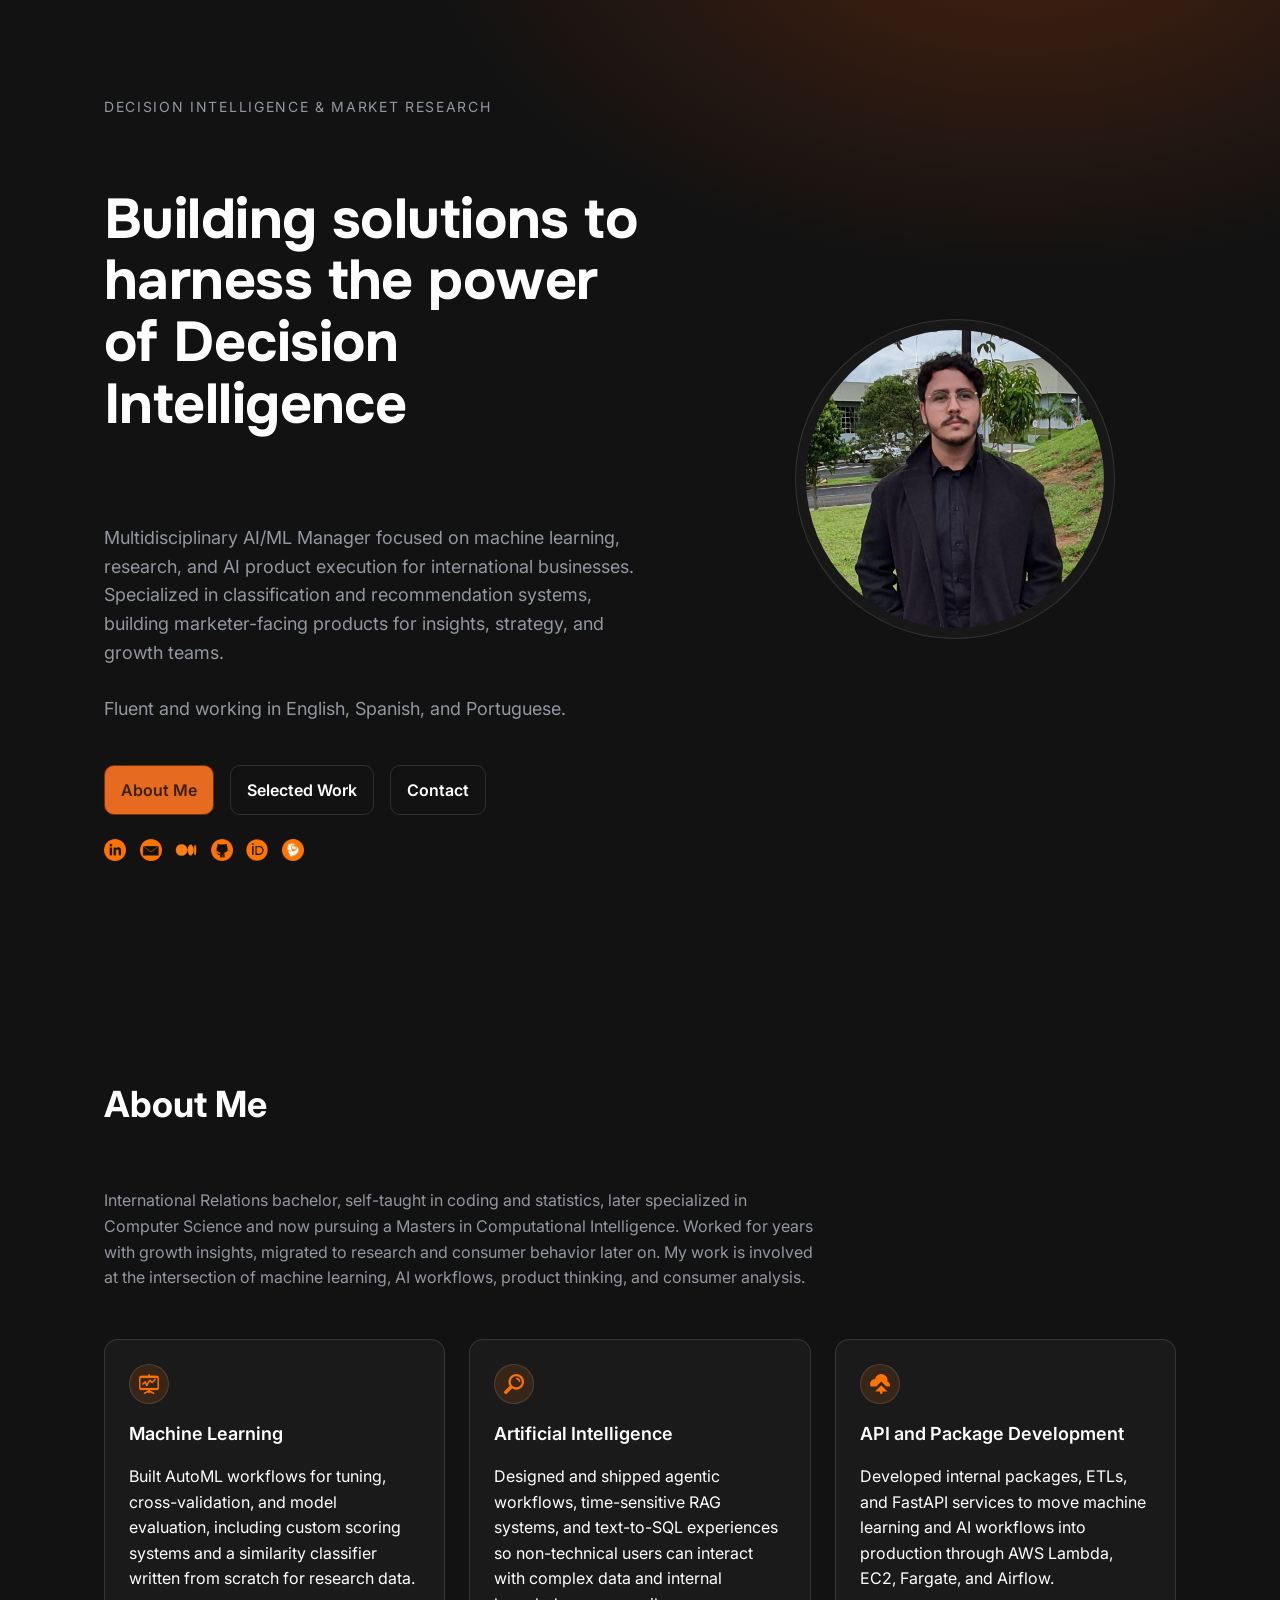
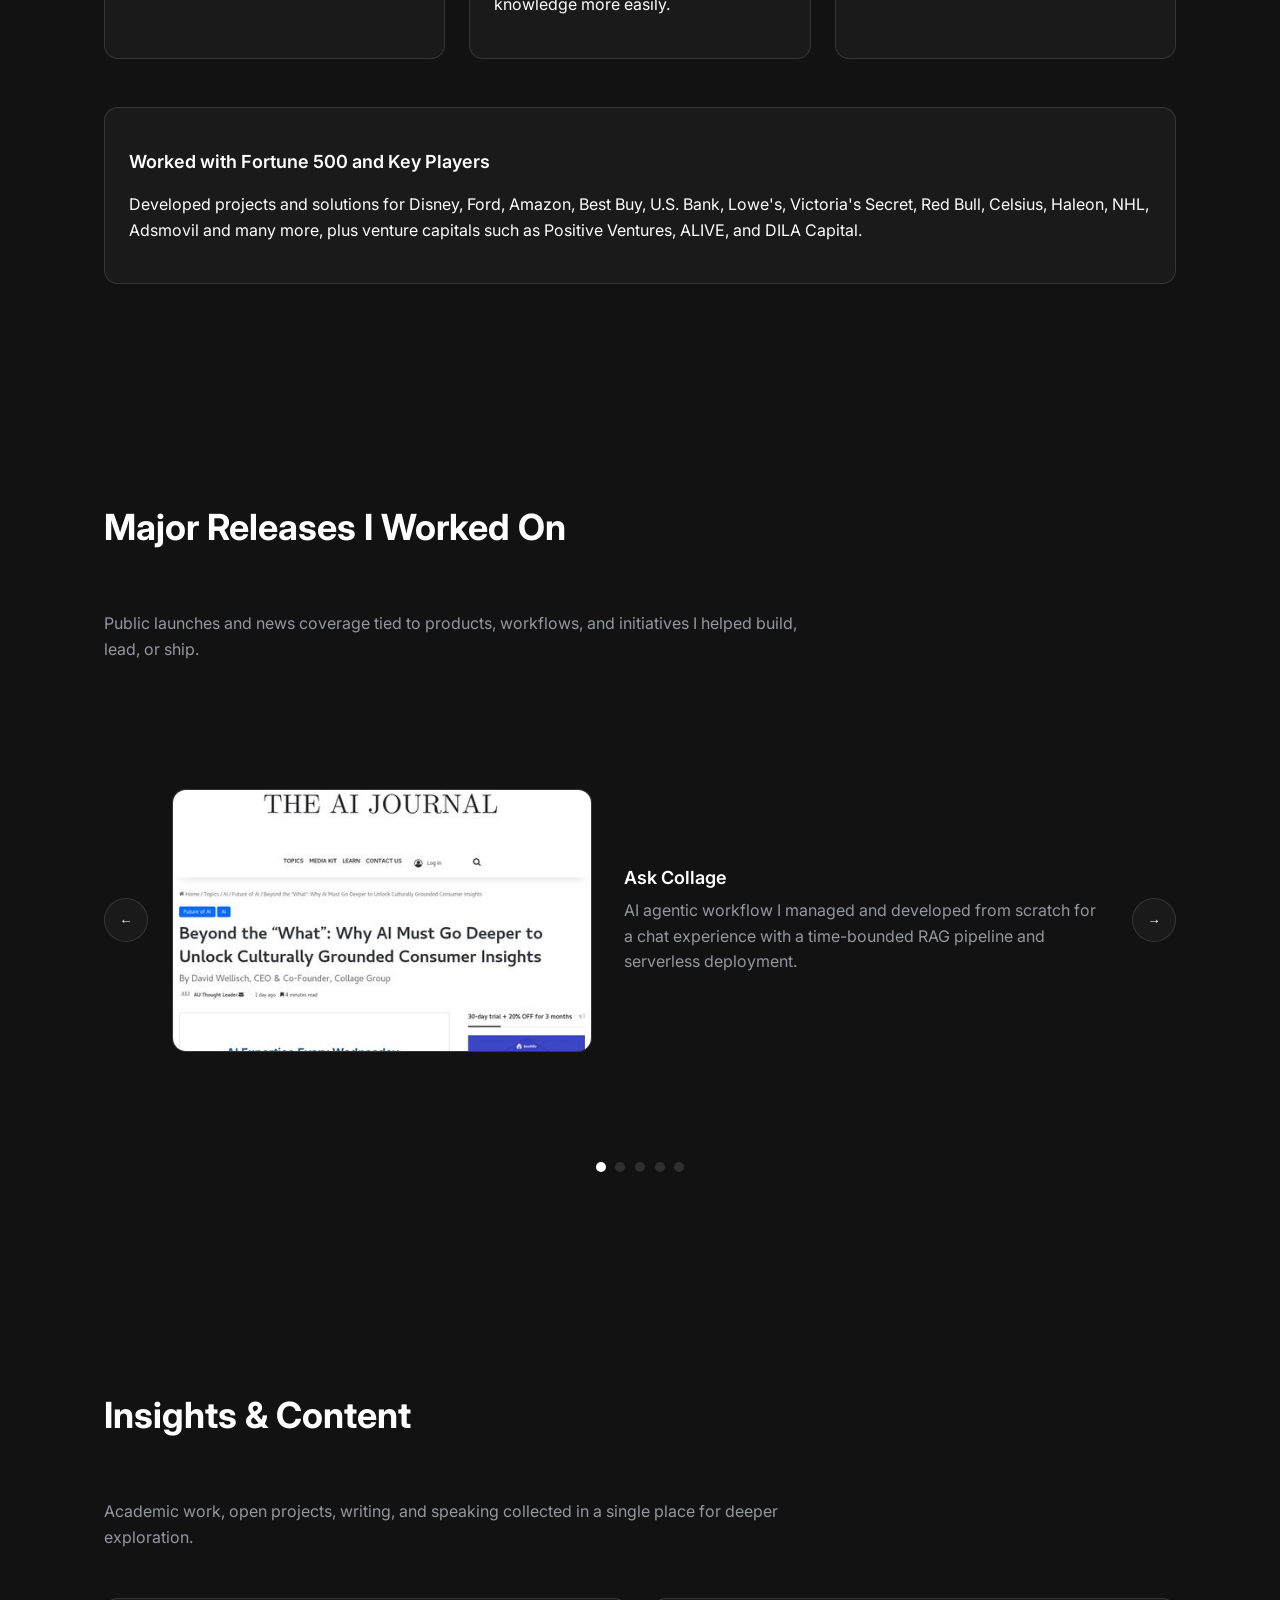
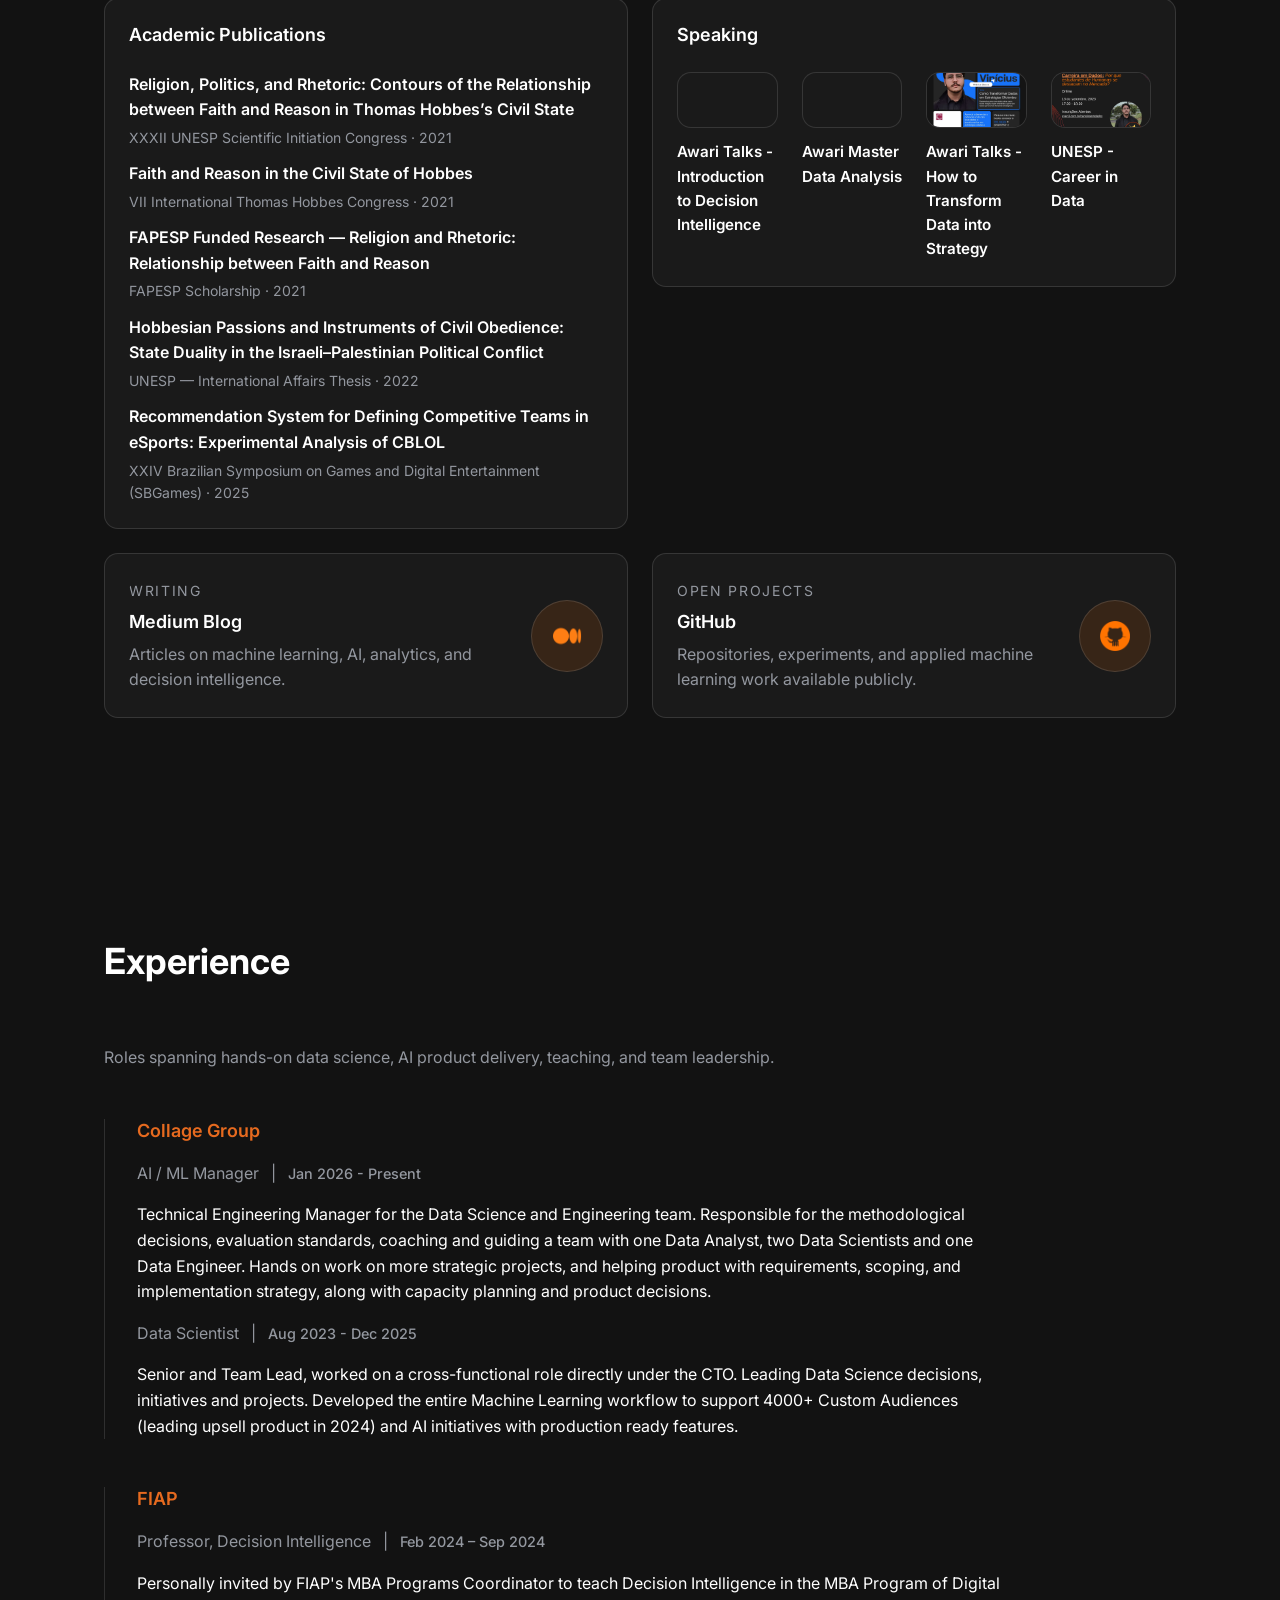
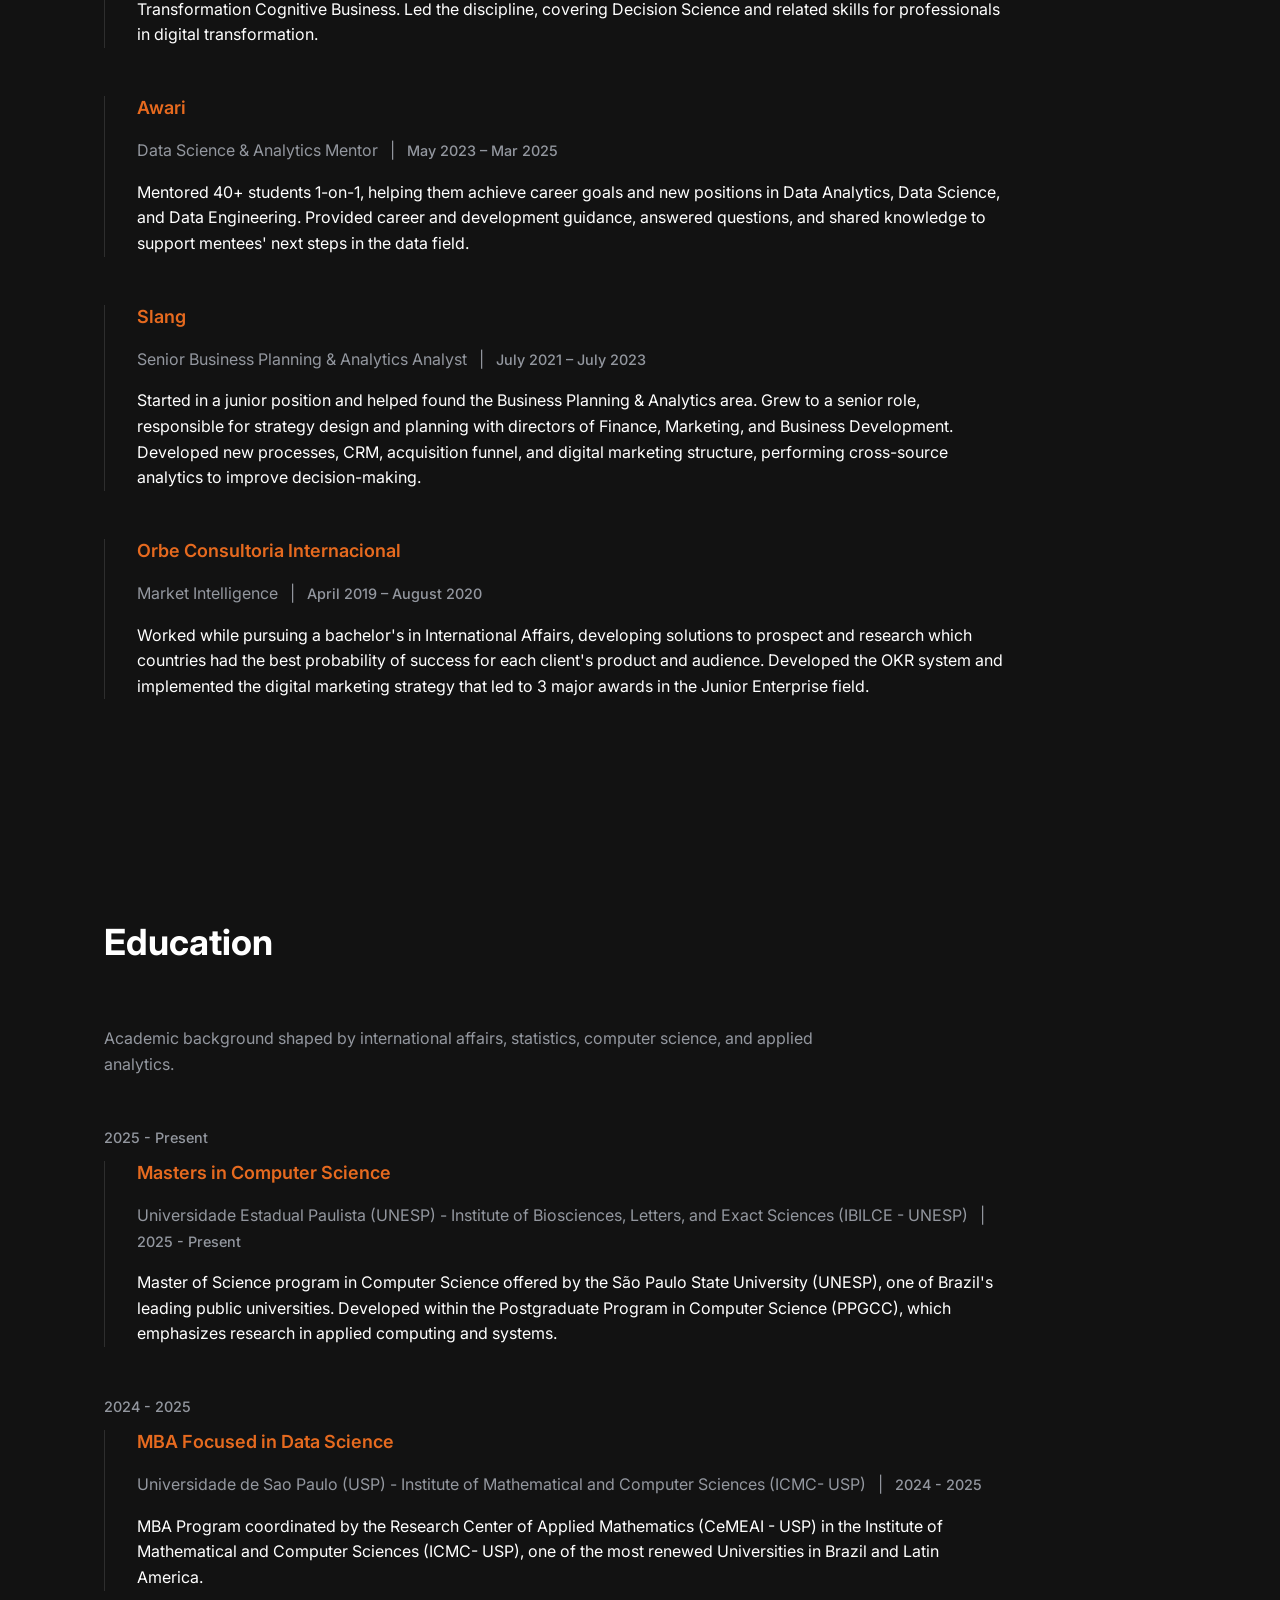
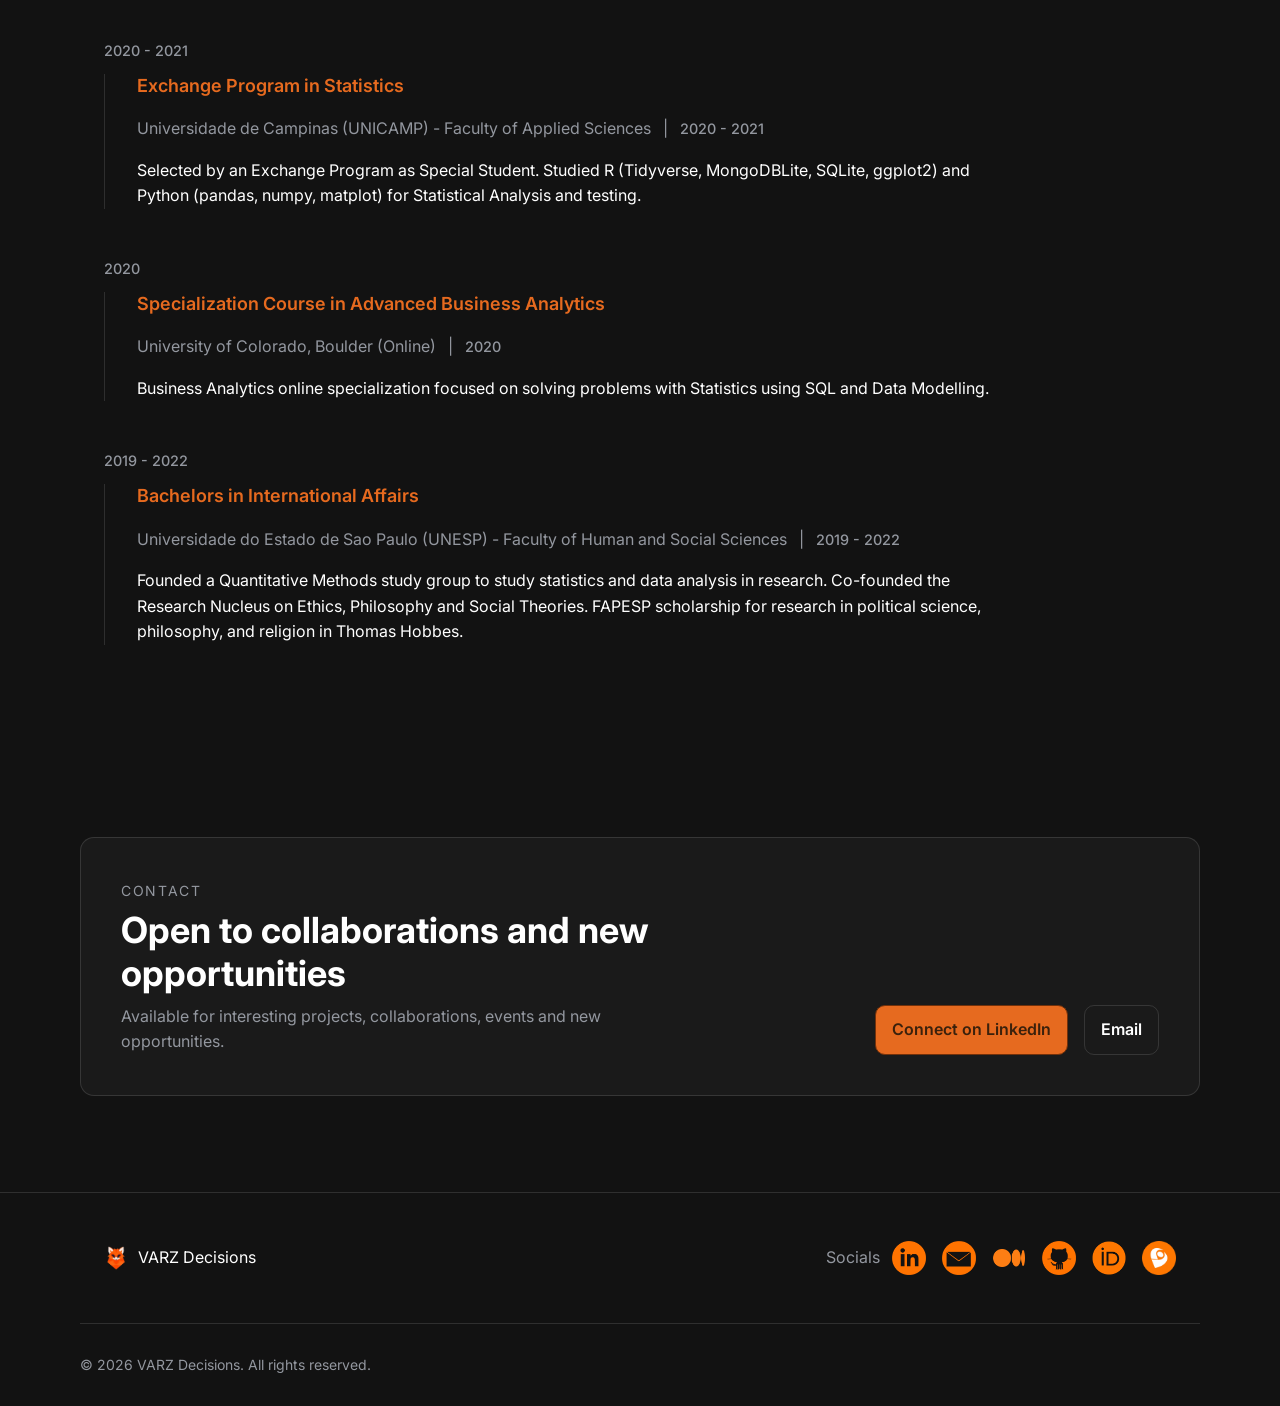
==== index.html @ 138b6176 "add contact link and update collaboration description; enhance footer brand styles" ====
<!doctype html>
<html lang="en">
  <head>
    <meta charset="utf-8" />
    <link rel="icon" type="image/png" href="assets/logo.png" />
    <meta name="viewport" content="width=device-width, initial-scale=1" />
    <meta
      name="description"
      content="Decision Intelligence & Market Research by Vinicius ARZ"
    />
    <meta property="og:title" content="VARZ Decisions" />
    <meta property="og:type" content="website" />
    <meta name="theme-color" content="#121212" />

    <title>VARZ Decisions</title>

    <link rel="preconnect" href="https://fonts.googleapis.com" />
    <link rel="preconnect" href="https://fonts.gstatic.com" crossorigin />
    <link
      href="https://fonts.googleapis.com/css2?family=Inter:wght@400;500;600;700&family=Onest:wght@600;700&display=swap"
      rel="stylesheet"
    />

    <link rel="stylesheet" href="styles.css" />
    <script src="script.js" defer></script>
  </head>
  <body id="top">
    <a class="skip-link" href="#main">Skip to content</a>

    <main id="main">
      <section id="home" class="section hero page-section">
        <div class="container grid-2 hero-layout">
          <div class="stack gap-l hero-copy">
            <span class="eyebrow">Decision Intelligence & Market Research</span>
            <h1 class="display">
              Building solutions to harness the power of Decision Intelligence
            </h1>
            <p class="lead">
              Multidisciplinary AI/ML Manager focused on machine learning,
              research, and AI product execution for international businesses.
              Specialized in classification and recommendation systems, building
              marketer-facing products for insights, strategy, and growth
              teams.<br />
              Fluent and working in English, Spanish, and Portuguese.
            </p>
            <div class="actions">
              <a class="btn primary" href="#about">About Me</a>
              <a class="btn ghost" href="#projects">Selected Work</a>
              <a class="btn ghost" href="#contact">Contact</a>
            </div>
            <div class="hero-socials">
              <a
                href="https://www.linkedin.com/in/viniciusarz/?utm_source=varzdecisions.com"
                target="_blank"
                rel="noopener noreferrer"
                ><img src="assets/linkedin.png" alt="LinkedIn" width="15"
              /></a>
              <a href="mailto:btvarz@gmail.com"
                ><img src="assets/email.png" alt="Email" width="15"
              /></a>
              <a
                href="https://viniciusarz.medium.com/?utm_source=varzdecisions.com"
                target="_blank"
                rel="noopener noreferrer"
                ><img src="assets/medium2.png" alt="Medium" width="15"
              /></a>
              <a
                href="https://github.com/ViniciusARZ/?utm_source=varzdecisions.com"
                target="_blank"
                rel="noopener noreferrer"
                ><img src="assets/github.png" alt="GitHub" width="15"
              /></a>
              <a
                href="https://orcid.org/0000-0001-8484-1269/?utm_source=varzdecisions.com"
                target="_blank"
                rel="noopener noreferrer"
                ><img src="assets/orcid.png" alt="ORCID" width="15"
              /></a>
              <a
                href="http://lattes.cnpq.br/3185350427378710/?utm_source=varzdecisions.com"
                target="_blank"
                rel="noopener noreferrer"
                ><img src="assets/lattes.png" alt="Lattes Curriculum" width="15"
              /></a>
            </div>
          </div>
          <div class="media hero-media" role="img" aria-label="Profile picture">
            <div class="hero-portrait">
              <img src="assets/profile_pic.jpg" alt="Profile picture" />
            </div>
          </div>
        </div>
      </section>

      <section id="about" class="section features page-section">
        <div class="container">
          <div class="section-head">
            <h2 class="h2">About Me</h2>
            <p class="muted">
              International Relations bachelor, self-taught in coding and
              statistics, later specialized in Computer Science and now pursuing
              a Masters in Computational Intelligence. Worked for years with growth insights, migrated to research and consumer behavior later on. My work is involved at the
              intersection of machine learning, AI workflows, product thinking,
              and consumer analysis.
            </p>
          </div>
          <div class="grid-3 cards">
            <article class="card">
              <div class="icon-circle">
                <img src="assets/statistics.png" alt="" />
              </div>
              <h3 class="h3">Machine Learning</h3>
              <p>
                Built AutoML workflows for tuning, cross-validation, and model
                evaluation, including custom scoring systems and a similarity
                classifier written from scratch for research data.
              </p>
            </article>
            <article class="card">
              <div class="icon-circle">
                <img src="assets/zoom_lupa.png" alt="" />
              </div>
              <h3 class="h3">Artificial Intelligence</h3>
              <p>
                Designed and shipped agentic workflows, time-sensitive RAG
                systems, and text-to-SQL experiences so non-technical users can
                interact with complex data and internal knowledge more easily.
              </p>
            </article>
            <article class="card">
              <div class="icon-circle">
                <img src="assets/cloud.png" alt="" />
              </div>
              <h3 class="h3">API and Package Development</h3>
              <p>
                Developed internal packages, ETLs, and FastAPI services to move
                machine learning and AI workflows into production through AWS
                Lambda, EC2, Fargate, and Airflow.
              </p>
            </article>
          </div>
          <article class="card about-highlight">
            <h3 class="h3">Worked with Fortune 500 and Key Players</h3>
            <p>
              Developed projects and solutions for Disney, Ford, Amazon, Best
              Buy, U.S. Bank, Lowe's, Victoria's Secret, Red Bull, Celsius,
              Haleon, NHL, Adsmovil and many more, plus venture capitals such as
              Positive Ventures, ALIVE, and DILA Capital.
            </p>
          </article>
        </div>
      </section>

      <section id="projects" class="section page-section">
        <div class="container">
          <div class="section-head">
            <h2 class="h2">Major Releases I Worked On</h2>
            <p class="muted">
              Public launches and news coverage tied to products, workflows, and
              initiatives I helped build, lead, or ship.
            </p>
          </div>
          <div class="release-slider" data-slider>
            <button
              class="slider-arrow"
              type="button"
              aria-label="Previous release"
              data-slider-direction="-1"
            >
              &#8592;
            </button>
            <div class="release-viewport">
              <article class="release-slide is-active">
                <a
                  class="release-media"
                  href="https://aijourn.com/beyond-the-what-why-ai-must-go-deeper-to-unlock-culturally-grounded-consumer-insights/"
                  target="_blank"
                  rel="noopener noreferrer"
                >
                  <img
                    src="assets/PR/collage_askcollage_aijournal.png"
                    alt="Ask Collage coverage on The AI Journal"
                  />
                </a>
                <div class="release-copy">
                  <h3 class="h3">
                    <a
                      href="https://aijourn.com/beyond-the-what-why-ai-must-go-deeper-to-unlock-culturally-grounded-consumer-insights/"
                      target="_blank"
                      rel="noopener noreferrer"
                      >Ask Collage</a
                    >
                  </h3>
                  <p>
                    AI agentic workflow I managed and developed from scratch for
                    a chat experience with a time-bounded RAG pipeline and
                    serverless deployment.
                  </p>
                </div>
              </article>

              <article class="release-slide">
                <a
                  class="release-media"
                  href="https://www.globenewswire.com/news-release/2025/10/28/3175486/0/en/Introducing-Ask-Collage-the-Next-Level-of-AI-Powered-Cultural-Intelligence.html"
                  target="_blank"
                  rel="noopener noreferrer"
                >
                  <img
                    src="assets/PR/collage_askcollage_globenewswire.png"
                    alt="Ask Collage coverage on GlobeNewswire"
                  />
                </a>
                <div class="release-copy">
                  <h3 class="h3">
                    <a
                      href="https://www.globenewswire.com/news-release/2025/10/28/3175486/0/en/Introducing-Ask-Collage-the-Next-Level-of-AI-Powered-Cultural-Intelligence.html"
                      target="_blank"
                      rel="noopener noreferrer"
                      >Ask Collage Release</a
                    >
                  </h3>
                  <p>
                    AI workflow I led and developed from scratch for a
                    production chat product with grounded retrieval and clear,
                    reliable outputs.
                  </p>
                </div>
              </article>

              <article class="release-slide">
                <a
                  class="release-media"
                  href="https://www.alive-ventures.com/post/slang-closes-a-us-14-million-series-a-funding-round-led-by-dila-capital-and-alive-ventures"
                  target="_blank"
                  rel="noopener noreferrer"
                >
                  <img src="assets/PR/slang_seriesa.png" alt="Slang Series A Round" />
                </a>
                <div class="release-copy">
                  <h3 class="h3">
                    <a
                      href="https://www.alive-ventures.com/post/slang-closes-a-us-14-million-series-a-funding-round-led-by-dila-capital-and-alive-ventures"
                      target="_blank"
                      rel="noopener noreferrer"
                      >Slang Series A Round</a
                    >
                  </h3>
                  <p>
                    Worked under the CEO and Business Planning manager to
                    support financial, sales, and investor reporting models
                    during the funding round.
                  </p>
                </div>
              </article>

              <article class="release-slide">
                <a
                  class="release-media"
                  href="https://www.mrweb.com/drno/news37421.htm"
                  target="_blank"
                  rel="noopener noreferrer"
                >
                  <img
                    src="assets/PR/collage_audiences.png"
                    alt="Audience Profiles release"
                  />
                </a>
                <div class="release-copy">
                  <h3 class="h3">
                    <a
                      href="https://www.mrweb.com/drno/news37421.htm"
                      target="_blank"
                      rel="noopener noreferrer"
                      >Audience Profiles</a
                    >
                  </h3>
                  <p>
                    Built, designed, and managed the ML pipelines that enabled
                    custom audiences from research data, serving more than 4,000
                    audiences to Fortune 500 clients.
                  </p>
                </div>
              </article>

              <article class="release-slide">
                <a
                  class="release-media"
                  href="https://www.globenewswire.com/news-release/2025/07/16/3116740/0/en/Collage-Group-Unveils-New-Growth-Audience-Innovations-that-Give-Brands-an-Unparalleled-Advantage-in-Building-Relevance-while-Achieving-Higher-Media-Efficiency.html"
                  target="_blank"
                  rel="noopener noreferrer"
                >
                  <img
                    src="assets/PR/collage_growth_audiences.png"
                    alt="Growth Audiences release"
                  />
                </a>
                <div class="release-copy">
                  <h3 class="h3">
                    <a
                      href="https://www.globenewswire.com/news-release/2025/07/16/3116740/0/en/Collage-Group-Unveils-New-Growth-Audience-Innovations-that-Give-Brands-an-Unparalleled-Advantage-in-Building-Relevance-while-Achieving-Higher-Media-Efficiency.html"
                      target="_blank"
                      rel="noopener noreferrer"
                      >Growth Audiences Release</a
                    >
                  </h3>
                  <p>
                    Built and designed the methodology around Growth Audiences,
                    along with the product that enables them for clients.
                  </p>
                </div>
              </article>
            </div>
            <button
              class="slider-arrow"
              type="button"
              aria-label="Next release"
              data-slider-direction="1"
            >
              &#8594;
            </button>
          </div>
          <div class="slider-dots" aria-label="Release navigation">
            <button class="slider-dot is-active" type="button" aria-label="Go to release 1" data-slider-dot="0"></button>
            <button class="slider-dot" type="button" aria-label="Go to release 2" data-slider-dot="1"></button>
            <button class="slider-dot" type="button" aria-label="Go to release 3" data-slider-dot="2"></button>
            <button class="slider-dot" type="button" aria-label="Go to release 4" data-slider-dot="3"></button>
            <button class="slider-dot" type="button" aria-label="Go to release 5" data-slider-dot="4"></button>
          </div>
        </div>
      </section>

      <section id="insights" class="section writing page-section">
        <div class="container">
          <div class="section-head">
            <h2 class="h2">Insights & Content</h2>
            <p class="muted">
              Academic work, open projects, writing, and speaking collected in a
              single place for deeper exploration.
            </p>
          </div>
          <div class="insights-layout">
            <div class="insights-column">
              <section class="insight-panel">
                <h3 class="h3">Academic Publications</h3>
                <ul class="list-pubs">
                  <li>
                    <a
                      href="https://www.even3.com.br/anais/xxxiicicunesp/285188-religiao-politica-e-retorica--contornos-da-relacao-entre-fe-e-razao-no-estado-civil-de-thomas-hobbes/"
                      target="_blank"
                      rel="noopener noreferrer"
                    >
                      Religion, Politics, and Rhetoric: Contours of the Relationship
                      between Faith and Reason in Thomas Hobbes’s Civil State
                    </a>
                    <div class="pub-meta small muted">
                      XXXII UNESP Scientific Initiation Congress · 2021
                    </div>
                  </li>
                  <li>
                    <a
                      href="https://www.youtube.com/watch?v=Z4myyS8PcbU&t=1390s"
                      target="_blank"
                      rel="noopener noreferrer"
                    >
                      Faith and Reason in the Civil State of Hobbes
                    </a>
                    <div class="pub-meta small muted">
                      VII International Thomas Hobbes Congress · 2021
                    </div>
                  </li>
                  <li>
                    <a
                      href="https://bv.fapesp.br/pt/pesquisador/710502/vinicius-antonio-ramos-zecca/"
                      target="_blank"
                      rel="noopener noreferrer"
                    >
                      FAPESP Funded Research — Religion and Rhetoric: Relationship
                      between Faith and Reason
                    </a>
                    <div class="pub-meta small muted">
                      FAPESP Scholarship · 2021
                    </div>
                  </li>
                  <li>
                    <span class="pub-title"
                      >Hobbesian Passions and Instruments of Civil Obedience: State
                      Duality in the Israeli–Palestinian Political Conflict</span
                    >
                    <div class="pub-meta small muted">
                      UNESP — International Affairs Thesis · 2022
                    </div>
                  </li>
                  <li>
                    <a
                      href="https://sol.sbc.org.br/index.php/sbgames_estendido/article/view/37113"
                      target="_blank"
                      rel="noopener noreferrer"
                    >
                      Recommendation System for Defining Competitive Teams in eSports:
                      Experimental Analysis of CBLOL
                    </a>
                    <div class="pub-meta small muted">
                      XXIV Brazilian Symposium on Games and Digital Entertainment
                      (SBGames) · 2025
                    </div>
                  </li>
                </ul>
              </section>
            </div>

            <div class="insights-column">
              <section class="insight-panel">
                <h3 class="h3">Speaking</h3>
                <div class="content-grid speaking-grid-compact">
                  <div class="item">
                    <div class="embed is-16x9">
                      <iframe
                        src="https://www.youtube.com/embed/NdoY6GFVgtU"
                        title="Awari Talks - Introduction to Decision Intelligence"
                        allowfullscreen
                        loading="lazy"
                      ></iframe>
                    </div>
                    <h4 class="embed-title">
                      <a
                        href="https://www.youtube.com/watch?v=NdoY6GFVgtU"
                        target="_blank"
                        rel="noopener noreferrer"
                        >Awari Talks - Introduction to Decision Intelligence</a
                      >
                    </h4>
                  </div>

                  <div class="item">
                    <div class="embed is-16x9">
                      <iframe
                        src="https://open.spotify.com/embed/episode/6sKJpKjs3yxEi7SpNzlreQ/video?utm_source=generator"
                        title="Awari Master Data Analysis"
                        allow="autoplay; clipboard-write; encrypted-media; fullscreen; picture-in-picture"
                        loading="lazy"
                      ></iframe>
                    </div>
                    <h4 class="embed-title">
                      <a
                        href="https://open.spotify.com/episode/6sKJpKjs3yxEi7SpNzlreQ"
                        target="_blank"
                        rel="noopener noreferrer"
                        >Awari Master Data Analysis</a
                      >
                    </h4>
                  </div>

                  <div class="item">
                    <a
                      class="embed is-16x9"
                      href="https://www.linkedin.com/feed/update/urn:li:share:7094371770639560705/"
                      target="_blank"
                      rel="noopener noreferrer"
                    >
                      <img
                        src="assets/speaking_awari_linkedin.png"
                        alt="Awari Talks - How to transform Data into Strategy"
                      />
                    </a>
                    <h4 class="embed-title">
                      Awari Talks - How to Transform Data into Strategy
                    </h4>
                  </div>

                  <div class="item">
                    <a
                      class="embed is-16x9"
                      href="https://www.linkedin.com/feed/update/urn:li:share:7106301544949518337/"
                      target="_blank"
                      rel="noopener noreferrer"
                    >
                      <img
                        src="assets/speaking_unesp_linkedin.png"
                        alt="UNESP - Career in Data"
                      />
                    </a>
                    <h4 class="embed-title">UNESP - Career in Data</h4>
                  </div>
                </div>
              </section>
            </div>

            <div class="feature-pair">
              <section class="insight-panel insight-panel-compact">
                <a
                  class="medium-feature"
                  href="https://viniciusarz.medium.com/"
                  target="_blank"
                  rel="noopener noreferrer"
                >
                  <div class="medium-feature-copy">
                    <span class="eyebrow">Writing</span>
                    <h4 class="h3">Medium Blog</h4>
                    <p class="muted">
                      Articles on machine learning, AI, analytics, and decision
                      intelligence.
                    </p>
                  </div>
                  <div class="medium-feature-mark" aria-hidden="true">
                    <img src="assets/medium2.png" alt="" class="medium-feature-icon" />
                  </div>
                </a>
              </section>

              <section class="insight-panel insight-panel-compact">
                <a
                  class="medium-feature"
                  href="https://github.com/ViniciusARZ"
                  target="_blank"
                  rel="noopener noreferrer"
                >
                  <div class="medium-feature-copy">
                    <span class="eyebrow">Open Projects</span>
                    <h4 class="h3">GitHub</h4>
                    <p class="muted">
                      Repositories, experiments, and applied machine learning
                      work available publicly.
                    </p>
                  </div>
                  <div class="medium-feature-mark" aria-hidden="true">
                    <img src="assets/github.png" alt="" class="medium-feature-icon" />
                  </div>
                </a>
              </section>
            </div>
          </div>
        </div>
      </section>

      <section id="experience" class="section features page-section">
        <div class="container">
          <div class="section-head">
            <h2 class="h2">Experience</h2>
            <p class="muted">
              Roles spanning hands-on data science, AI product delivery,
              teaching, and team leadership.
            </p>
          </div>
          <div class="timeline">
            <div class="timeline-item">
              <div class="timeline-content">
                <h3 class="h3">
                  <a
                    href="https://www.collagegroup.com/?utm_source=varzdecisions.com"
                    target="_blank"
                    rel="noopener noreferrer"
                    >Collage Group</a
                  >
                </h3>
                <p class="muted">
                  AI / ML Manager
                  <span aria-hidden="true" style="padding: 0 0.5em">&#124;</span>
                  <span class="timeline-date">Jan 2026 - Present</span>
                </p>
                <p>
                  Technical Engineering Manager for the Data Science and
                  Engineering team. Responsible for the methodological
                  decisions, evaluation standards, coaching and guiding a team
                  with one Data Analyst, two Data Scientists and one Data
                  Engineer. Hands on work on more strategic projects, and
                  helping product with requirements, scoping, and implementation
                  strategy, along with capacity planning and product decisions.
                </p>
                <p class="muted" style="margin-top: 1rem">
                  Data Scientist
                  <span aria-hidden="true" style="padding: 0 0.5em">&#124;</span>
                  <span class="timeline-date">Aug 2023 - Dec 2025</span>
                </p>
                <p>
                  Senior and Team Lead, worked on a cross-functional role
                  directly under the CTO. Leading Data Science decisions,
                  initiatives and projects. Developed the entire Machine
                  Learning workflow to support 4000+ Custom Audiences (leading
                  upsell product in 2024) and AI initiatives with production
                  ready features.
                </p>
              </div>
            </div>
            <div class="timeline-item">
              <div class="timeline-content">
                <h3 class="h3">
                  <a
                    href="https://www.fiap.com.br/?utm_source=varzdecisions.com"
                    target="_blank"
                    rel="noopener noreferrer"
                    >FIAP</a
                  >
                </h3>
                <p class="muted">
                  Professor, Decision Intelligence
                  <span aria-hidden="true" style="padding: 0 0.5em">&#124;</span>
                  <span class="timeline-date">Feb 2024 – Sep 2024</span>
                </p>
                <p>
                  Personally invited by FIAP's MBA Programs Coordinator to
                  teach Decision Intelligence in the MBA Program of Digital
                  Transformation Cognitive Business. Led the discipline,
                  covering Decision Science and related skills for professionals
                  in digital transformation.
                </p>
              </div>
            </div>
            <div class="timeline-item">
              <div class="timeline-content">
                <h3 class="h3">
                  <a
                    href="https://www.awari.com.br/?utm_source=varzdecisions.com"
                    target="_blank"
                    rel="noopener noreferrer"
                    >Awari</a
                  >
                </h3>
                <p class="muted">
                  Data Science & Analytics Mentor
                  <span aria-hidden="true" style="padding: 0 0.5em">&#124;</span>
                  <span class="timeline-date">May 2023 – Mar 2025</span>
                </p>
                <p>
                  Mentored 40+ students 1-on-1, helping them achieve career
                  goals and new positions in Data Analytics, Data Science, and
                  Data Engineering. Provided career and development guidance,
                  answered questions, and shared knowledge to support mentees'
                  next steps in the data field.
                </p>
              </div>
            </div>
            <div class="timeline-item">
              <div class="timeline-content">
                <h3 class="h3">
                  <a
                    href="https://www.slang.com/?utm_source=varzdecisions.com"
                    target="_blank"
                    rel="noopener noreferrer"
                    >Slang</a
                  >
                </h3>
                <p class="muted">
                  Senior Business Planning & Analytics Analyst
                  <span aria-hidden="true" style="padding: 0 0.5em">&#124;</span>
                  <span class="timeline-date">July 2021 – July 2023</span>
                </p>
                <p>
                  Started in a junior position and helped found the Business
                  Planning & Analytics area. Grew to a senior role, responsible
                  for strategy design and planning with directors of Finance,
                  Marketing, and Business Development. Developed new processes,
                  CRM, acquisition funnel, and digital marketing structure,
                  performing cross-source analytics to improve decision-making.
                </p>
              </div>
            </div>
            <div class="timeline-item">
              <div class="timeline-content">
                <h3 class="h3">
                  <a
                    href="https://www.orbe-ri.com/?utm_source=varzdecisions.com"
                    target="_blank"
                    rel="noopener noreferrer"
                    >Orbe Consultoria Internacional</a
                  >
                </h3>
                <p class="muted">
                  Market Intelligence
                  <span aria-hidden="true" style="padding: 0 0.5em">&#124;</span>
                  <span class="timeline-date">April 2019 – August 2020</span>
                </p>
                <p>
                  Worked while pursuing a bachelor's in International Affairs,
                  developing solutions to prospect and research which countries
                  had the best probability of success for each client's product
                  and audience. Developed the OKR system and implemented the
                  digital marketing strategy that led to 3 major awards in the
                  Junior Enterprise field.
                </p>
              </div>
            </div>
          </div>
        </div>
      </section>

      <section id="education" class="section features page-section">
        <div class="container">
          <div class="section-head">
            <h2 class="h2">Education</h2>
            <p class="muted">
              Academic background shaped by international affairs, statistics,
              computer science, and applied analytics.
            </p>
          </div>
          <div class="timeline">
            <div class="timeline-item">
              <div class="timeline-date">2025 - Present</div>
              <div class="timeline-content">
                <h3 class="h3">Masters in Computer Science</h3>
                <p class="muted">
                  Universidade Estadual Paulista (UNESP) - Institute of
                  Biosciences, Letters, and Exact Sciences (IBILCE - UNESP)
                  <span aria-hidden="true" style="padding: 0 0.5em">&#124;</span>
                  <span class="timeline-date">2025 - Present</span>
                </p>
                <p>
                  Master of Science program in Computer Science offered by the
                  São Paulo State University (UNESP), one of Brazil's leading
                  public universities. Developed within the Postgraduate Program
                  in Computer Science (PPGCC), which emphasizes research in
                  applied computing and systems.
                </p>
              </div>
            </div>
            <div class="timeline-item">
              <div class="timeline-date">2024 - 2025</div>
              <div class="timeline-content">
                <h3 class="h3">MBA Focused in Data Science</h3>
                <p class="muted">
                  Universidade de Sao Paulo (USP) - Institute of Mathematical
                  and Computer Sciences (ICMC- USP)
                  <span aria-hidden="true" style="padding: 0 0.5em">&#124;</span>
                  <span class="timeline-date">2024 - 2025</span>
                </p>
                <p>
                  MBA Program coordinated by the Research Center of Applied
                  Mathematics (CeMEAI - USP) in the Institute of Mathematical
                  and Computer Sciences (ICMC- USP), one of the most renewed
                  Universities in Brazil and Latin America.
                </p>
              </div>
            </div>
            <div class="timeline-item">
              <div class="timeline-date">2020 - 2021</div>
              <div class="timeline-content">
                <h3 class="h3">Exchange Program in Statistics</h3>
                <p class="muted">
                  Universidade de Campinas (UNICAMP) - Faculty of Applied
                  Sciences
                  <span aria-hidden="true" style="padding: 0 0.5em">&#124;</span>
                  <span class="timeline-date">2020 - 2021</span>
                </p>
                <p>
                  Selected by an Exchange Program as Special Student. Studied R
                  (Tidyverse, MongoDBLite, SQLite, ggplot2) and Python (pandas,
                  numpy, matplot) for Statistical Analysis and testing.
                </p>
              </div>
            </div>
            <div class="timeline-item">
              <div class="timeline-date">2020</div>
              <div class="timeline-content">
                <h3 class="h3">
                  Specialization Course in Advanced Business Analytics
                </h3>
                <p class="muted">
                  University of Colorado, Boulder (Online)
                  <span aria-hidden="true" style="padding: 0 0.5em">&#124;</span>
                  <span class="timeline-date">2020</span>
                </p>
                <p>
                  Business Analytics online specialization focused on solving
                  problems with Statistics using SQL and Data Modelling.
                </p>
              </div>
            </div>
            <div class="timeline-item">
              <div class="timeline-date">2019 - 2022</div>
              <div class="timeline-content">
                <h3 class="h3">Bachelors in International Affairs</h3>
                <p class="muted">
                  Universidade do Estado de Sao Paulo (UNESP) - Faculty of Human
                  and Social Sciences
                  <span aria-hidden="true" style="padding: 0 0.5em">&#124;</span>
                  <span class="timeline-date">2019 - 2022</span>
                </p>
                <p>
                  Founded a Quantitative Methods study group to study statistics
                  and data analysis in research. Co-founded the Research
                  Nucleus on Ethics, Philosophy and Social Theories. FAPESP
                  scholarship for research in political science, philosophy, and
                  religion in Thomas Hobbes.
                </p>
              </div>
            </div>
          </div>
        </div>
      </section>

      <section id="contact" class="section cta page-section">
        <div class="container cta-inner">
          <div class="cta-copy">
            <span class="eyebrow">Contact</span>
            <h2 class="h2">Open to collaborations and new opportunities</h2>
            <p class="muted">
              Available for interesting projects, collaborations, events and new opportunities.
            </p>
          </div>
          <div class="cta-actions">
            <a
              class="btn primary"
              href="https://www.linkedin.com/in/viniciusarz/"
              aria-label="Contact on LinkedIn"
              target="_blank"
              rel="noopener noreferrer"
              >Connect on LinkedIn</a
            >
            <a class="btn ghost" href="mailto:btvarz@gmail.com">Email</a>
          </div>
        </div>
      </section>
    </main>

    <div id="site-footer"></div>
  </body>
</html>
---- styles.css ----
.timeline .h3 {
  color: var(--primary);
}
:root{
  --bg: #121212;
  --surface: #1a1a1a;
  --surface-2: #141414;
  --text: #ffffff;
  --muted: #93979f;
  --border: #ffffff1f;
  --primary: #e66a1f;
  --primary-ink: #3b210c;
  --secondary: #fabc9b;
  --radius: 14px;
  --container: 1120px;
  --space-2xs: .25rem;
  --space-xs: .5rem;
  --space-s: .75rem;
  --space-m: 1rem;
  --space-l: 1.5rem;
  --space-xl: 2rem;
  --space-2xl: 3rem;
  --space-3xl: 4rem;
  --shadow-card: 0 4px 8px rgba(0, 0, 0, 0.2);
}

*{box-sizing:border-box}
html,body{height:100%}
html{scroll-behavior:smooth}
body{
  margin:0;
  font-family: Inter, -apple-system, BlinkMacSystemFont, Segoe UI, Roboto, Helvetica, Arial, "Apple Color Emoji","Segoe UI Emoji", "Segoe UI Symbol", sans-serif;
  color: var(--text);
  background: radial-gradient(1000px 600px at 80% -10%, #e34e0941 0, transparent 60%), var(--bg);
  background-attachment: fixed;
  line-height:1.6;
}
img{max-width:100%;display:block}
a{color:inherit;text-decoration:none}
.container{max-width:var(--container);margin-inline:auto;padding-inline: var(--space-l)}
.section{padding: calc(var(--space-3xl) + var(--space-xl)) 0}
.page-section{scroll-margin-top:88px}
.section-head{display:grid;gap:var(--space-m);margin-bottom:var(--space-xl)}
.section-head p{max-width:72ch}
.muted{color:var(--muted)}
.small{font-size:.875rem}
.display{font-family: "Onest", Inter, system-ui, sans-serif; font-weight:700; font-size: clamp(2.25rem, 5vw, 3.5rem); line-height:1.1; letter-spacing:-0.01em}
.h2{font-size: clamp(1.5rem, 3vw, 2.25rem); line-height:1.2; font-weight:700}
.h3{font-size:1.125rem;line-height:1.35;font-weight:600}
.lead{font-size:1.125rem;color:var(--muted);}
.lead br {
  display: block;
  content: "";
  margin-top: 1.5em;
}

.stack{display:flex;flex-direction:column}
.gap-m{gap: var(--space-m)}
.gap-l{gap: var(--space-l)}

.grid-2{display:grid;grid-template-columns:1fr;gap: var(--space-2xl)}
.grid-3{display:grid;grid-template-columns:1fr;gap: var(--space-l)}
.grid-3.tight{gap: var(--space-m)}
.align-center{align-items:center}
.actions{display:flex;flex-wrap:wrap;gap:var(--space-m)}
@media (min-width: 880px){
  .grid-2{grid-template-columns: 1.1fr .9fr}
  .grid-3{grid-template-columns: repeat(3, 1fr)}
}

.hero{
  min-height: 100svh;
  display:flex;
  align-items:center;
}
.hero-layout{
  align-items:center;
  gap:clamp(3rem, 7vw, 8rem);
}
.hero-copy{
  max-width:38rem;
}
.hero-copy .lead{
  max-width:34rem;
}
.hero .hero-media{
  display:flex;
  justify-content:center;
  align-items:center;
}
.hero-portrait{
  width:min(320px, 70vw);
  aspect-ratio:1;
  padding:10px;
  border-radius:999px;
  border:1px solid var(--border);
  background:color-mix(in oklab, var(--surface) 82%, transparent);
}
.hero-portrait img{
  width:100%;
  height:100%;
  object-fit:cover;
  border-radius:999px;
}

.eyebrow{font-size:.875rem; letter-spacing:.12em; text-transform:uppercase; color:var(--muted)}

.btn{
  display:inline-flex; align-items:center; justify-content:center;
  padding: .7rem 1rem; border-radius: calc(var(--radius) - 4px);
  border:1px solid var(--border); background: var(--surface-2);
  font-weight:600; transition: transform .06s ease, background .2s ease, border-color .2s ease;
}
.btn:hover{transform: translateY(-1px)}
.btn.primary{background: var(--primary); color: var(--primary-ink); border-color: color-mix(in oklab, var(--primary) 60%, black)}
.btn.ghost{background: transparent}

.card{
  padding: var(--space-l);
  border-radius: var(--radius);
  background: var(--surface);
  border:1px solid var(--border);
}
.about-highlight{
  margin-top: var(--space-2xl);
}
.icon-circle{
  width:40px; height:40px; border-radius:999px;
  display:grid;place-items:center; background: #ad581333; border:1px solid var(--border); margin-bottom: .5rem;
}
.icon-circle img{width:20px;height:20px}

.showcase .media img{border-radius: var(--radius); border:1px solid var(--border)}

.checklist{padding-left:1.25rem}
.checklist li{margin:.25rem 0}

.stats .stat{display:grid; gap:.25rem; text-align:center; background: var(--surface); padding: var(--space-l); border-radius: var(--radius); border:1px solid var(--border)}
.stats .stat-value{font-family:"Onest", Inter, sans-serif; font-size: clamp(1.75rem, 4vw, 2.5rem); font-weight:700}
.stats .stat-label{color:var(--muted)}

.logo-row{display:grid; grid-template-columns: repeat(4, minmax(0,1fr)); gap: var(--space-l); align-items:center}
.logo-row img{filter: grayscale(1) brightness(.9); opacity:.8}

.quote{margin-top: var(--space-2xl); padding: var(--space-xl); border-radius: var(--radius); background: var(--surface); border:1px solid var(--border)}
.quote p{font-size:1.125rem}
.quote footer{color:var(--muted)}

.cta .cta-inner{
  display:grid;
  gap: var(--space-xl);
  background: var(--surface);
  border:1px solid var(--border);
  border-radius: var(--radius);
  padding: calc(var(--space-xl) + var(--space-xs));
}
.cta-copy{
  max-width: 56ch;
}
.cta-copy .h2{
  margin:.35rem 0 .5rem;
}
.cta-copy p{
  margin:0;
}
.cta-actions{
  display:flex;
  flex-wrap:wrap;
  gap: var(--space-m);
}

.site-footer{border-top:1px solid var(--border); padding-top: var(--space-2xl)}
.footer-grid{display:grid; grid-template-columns: 1fr; gap: var(--space-xl); padding-bottom: var(--space-2xl)}
.footer-nav{display:grid; grid-template-columns: repeat(3, minmax(0,1fr)); gap: var(--space-xl)}
.footer-title{font-weight:700; margin:0 0 .25rem 0}
.footer-nav a{color: var(--muted); margin:.25rem 0}
.legal{padding: var(--space-m) 0; border-top:1px solid var(--border)}

.skip-link{position:absolute;left:-9999px;top:auto;width:1px;height:1px;overflow:hidden}
.skip-link:focus{left:8px;top:8px;width:auto;height:auto;background:var(--text);color:var(--bg);padding:.5rem;border-radius:8px}

/* Mobile Nav */
.layout {
  display: flex;
  height: 100%;
}

.sidebar {
  width: 260px;
  background-color: var(--surface);
  display: flex;
  flex-direction: column;
  align-items: center;
  padding: var(--space-l);
  position: sticky;
  top: 0;
  height: 100vh;
  box-shadow: var(--shadow-card);
}

.hero-image {
  width: 100%;
  border-radius: var(--radius-md);
  margin-top: var(--space-l);
}

.content {
  flex: 1;
  padding: var(--space-l);
  overflow-y: auto;
}

.timeline{display:grid;gap:var(--space-2xl);max-width:900px}
.timeline-item{
  display:grid;
  gap:var(--space-s);
  padding:0;
}
.timeline-content{
  padding-left:var(--space-xl);
  border-left:1px solid var(--border);
}
.timeline-content > :first-child{margin-top:0}
.timeline-content > :last-child{margin-bottom:0}
.timeline-date{
  font-size:.9rem;
  color:var(--muted);
  font-weight:500;
}

.release-slider{
  display:grid;
  grid-template-columns:auto minmax(0, 1fr) auto;
  align-items:center;
  gap:var(--space-l);
}
.release-viewport{
  position:relative;
  min-height:420px;
}
.release-slide{
  position:absolute;
  inset:0;
  display:grid;
  gap:var(--space-xl);
  align-items:center;
  opacity:0;
  pointer-events:none;
  transform:translateY(10px);
  transition:opacity .35s ease, transform .35s ease;
}
.release-slide.is-active{
  opacity:1;
  pointer-events:auto;
  transform:translateY(0);
}
.release-media{
  display:block;
  width:100%;
  max-width:420px;
  border-radius:var(--radius);
  overflow:hidden;
  border:1px solid var(--border);
  background:var(--surface);
}
.release-media img{
  width:100%;
  aspect-ratio:16/10;
  object-fit:cover;
}
.release-copy{
  max-width:58ch;
}
.release-copy .h3{
  margin-top:0;
  margin-bottom:.5rem;
}
.release-copy p{
  margin:0;
  color:var(--muted);
}
.slider-arrow{
  width:44px;
  height:44px;
  border-radius:999px;
  border:1px solid var(--border);
  background:var(--surface);
  color:var(--text);
  display:grid;
  place-items:center;
  cursor:pointer;
  transition:transform .15s ease, background .2s ease;
}
.slider-arrow:hover{
  transform:translateY(-1px);
}
.slider-dots{
  display:flex;
  justify-content:center;
  gap:.6rem;
  margin-top:var(--space-xl);
}
.slider-dot{
  width:10px;
  height:10px;
  border-radius:999px;
  border:0;
  background:var(--border);
  cursor:pointer;
  padding:0;
}
.slider-dot.is-active{
  background:var(--text);
}

@media (max-width: 880px) {
  .section{
    padding: var(--space-3xl) 0;
  }

  .layout {
    flex-direction: column;
  }

  .sidebar {
    width: 100%;
    height: auto;
    position: relative;
    box-shadow: none;
  }

  .hero-image {
    margin-top: 0;
  }

  .content {
    padding: var(--space-m);
  }

  .hero{
    min-height:auto;
    padding-top:var(--space-2xl);
  }

  .hero-layout{
    gap:var(--space-xl);
  }

  .hero-copy{
    max-width:none;
  }

  .hero-copy .display{
    max-width: 12ch;
  }

  .hero-copy .lead{
    max-width: 32rem;
    font-size: 1.02rem;
  }

  .actions{
    gap: var(--space-s);
  }

  .btn{
    padding: .72rem .95rem;
  }

  .hero-socials{
    gap:.75rem;
  }

  .hero .hero-media{
    order:-1;
    justify-content:flex-start;
  }

  .hero-portrait{
    width:min(220px, 58vw);
  }

  .timeline{
    gap:var(--space-xl);
  }

  .timeline-content{
    padding-left:var(--space-l);
  }

  .release-slider{
    grid-template-columns:1fr;
    gap:var(--space-m);
  }

  .release-viewport{
    min-height:420px;
  }

  .release-slide{
    gap:var(--space-l);
  }

  .release-copy{
    max-width:none;
  }

  .slider-arrow{
    display:none;
  }

  .insight-panel{
    gap:var(--space-m);
    padding:var(--space-m);
  }

  .content-grid{
    gap:var(--space-m);
  }

  .feature-pair{
    gap:var(--space-m);
  }

  .medium-feature{
    gap:var(--space-l);
    padding:var(--space-m);
  }

  .medium-feature-mark{
    width:64px;
    height:64px;
  }

  .list-pubs{
    gap:var(--space-m);
  }

  .embed-title{
    line-height:1.45;
  }

  .cta .cta-inner{
    padding: var(--space-xl);
  }
}

@media (min-width: 900px){
  .release-slide{
    grid-template-columns:minmax(280px, 420px) minmax(0, 1fr);
  }

  .cta .cta-inner{
    grid-template-columns:minmax(0, 1fr) auto;
    align-items:end;
  }

  .cta-actions{
    justify-content:flex-end;
  }
}

/* Keep brand and socials on the same row, vertically centered */
.footer-grid {
  display: flex;
  align-items: center;          /* same vertical line for brand + socials */
  justify-content: space-between;
  gap: 1rem;
  flex-wrap: wrap;
}
.footer-brand .brand{
  display:flex;
  align-items:center;
  gap:.625rem;
  flex-wrap:nowrap;
}
.footer-brand .brand-name{
  white-space:nowrap;
}

/* Right-align socials on desktop; keep your existing spacing */
.footer-socials {
  display: flex;
  align-items: center;
  gap: 0.75rem;                 /* label ↔ icons */
  margin: 0;                    /* avoid extra vertical space */
}
.footer-socials .social-links {
  display: flex;
  align-items: center;
  gap: 1rem;                    /* icon spacing stays the same */
}

/* Mobile: stack and center */
@media (max-width: 768px) {
  .footer-grid {
    flex-direction: column;
    justify-content: center;
    text-align: center;
  }
  .footer-socials {
    justify-content: center;
  }
}

.hero-media {min-height: 100%}

.hero-socials {
  display: flex;
  align-items:center;
  flex-wrap:wrap;
  gap:.85rem;
}

.hero-socials img {
  width: 22px;
  height: 22px;
  object-fit: contain;
}

.embed-grid{display:grid;grid-template-columns:repeat(auto-fit,minmax(320px,1fr));gap:var(--space-l)}
.embed{overflow:hidden;border-radius:var(--radius);border:1px solid var(--border);background:var(--surface)}
.embed iframe{width:100%;height:100%;border:0;display:block}

.embed.is-16x9{aspect-ratio:16/9}
.embed.is-li{aspect-ratio:504/670;min-height:420px}

.embed.is-li {
  background: #121212;       /* match site background */
  padding: 8px;
  border-radius: var(--radius);
}

.speaking .speaking-grid{display:grid;grid-template-columns:repeat(2,minmax(0,1fr));gap:var(--space-l)}
@media (max-width:880px){.speaking .speaking-grid{grid-template-columns:1fr}}

.item{display:flex;flex-direction:column;gap:.5rem}

.embed{position:relative;overflow:hidden;border-radius:var(--radius);border:1px solid var(--border);background:var(--surface)}
.embed.is-16x9{aspect-ratio:16/9}
.embed iframe,.embed img{position:absolute;inset:0;width:100%;height:100%;border:0;display:block;object-fit:cover}

.embed-title{margin:.25rem 0 0;font-weight:600;font-size:1rem}

.list-links, .list-pubs {list-style:none;margin:0;padding:0;display:flex;flex-direction:column;gap:.75rem}
.list-links a, .list-pubs a, .pub-title {font-weight:600;color:var(--text);text-decoration:none}
.list-links a:hover, .list-pubs a:hover {color:var(--primary)}
.pub-meta {margin-top:.25rem}

.insights-layout{
  display:grid;
  gap:var(--space-l);
}
.insights-column{
  display:grid;
  gap:var(--space-l);
  align-content:start;
}
.feature-pair{
  display:grid;
  gap:var(--space-l);
}
.insight-panel{
  display:grid;
  gap:var(--space-l);
  padding:var(--space-l);
  border:1px solid var(--border);
  border-radius:var(--radius);
  background:var(--surface);
}
.insight-panel .h3{
  margin:0;
}
.insight-panel-compact{
  align-content:center;
}

.content-grid{display:grid;grid-template-columns:repeat(4,1fr);gap:var(--space-l)}
@media (max-width:1024px){.content-grid{grid-template-columns:repeat(3,1fr)}}
@media (max-width:880px){.content-grid{grid-template-columns:repeat(2,1fr)}}
@media (max-width:560px){.content-grid{grid-template-columns:1fr}}

.item{display:flex;flex-direction:column;gap:.5rem}
.embed{position:relative;overflow:hidden;border-radius:var(--radius);border:1px solid var(--border);background:var(--surface)}
.embed.is-16x9{aspect-ratio:16/9}
.embed iframe,.embed img{position:absolute;inset:0;width:100%;height:100%;border:0;display:block;object-fit:cover}
.embed-title{margin:.25rem 0 0;font-size:.95rem;font-weight:600}
.repo-grid{display:grid;grid-template-columns:repeat(2,1fr);gap:var(--space-l)}
@media (max-width:880px){.repo-grid{grid-template-columns:1fr}}
.repo-grid .embed.is-16x9{aspect-ratio:16/9;max-height:200px}
.medium-feature{
  display:flex;
  align-items:center;
  justify-content:space-between;
  gap:var(--space-xl);
  padding:var(--space-xl);
  border:1px solid var(--border);
  border-radius:var(--radius);
  background:var(--surface);
  overflow:hidden;
}
.insight-panel .medium-feature{
  padding:0;
  border:0;
  background:transparent;
}
.medium-feature-copy{
  max-width:36ch;
}
.medium-feature-copy .h3{
  margin:.35rem 0 .5rem;
}
.medium-feature-copy p{
  margin:0;
}
.medium-feature-mark{
  flex-shrink:0;
  width:72px;
  height:72px;
  border-radius:999px;
  display:grid;
  place-items:center;
  background:#ad581333;
  border:1px solid var(--border);
}
.medium-feature-icon{
  width:30px;
  height:30px;
  object-fit:contain;
  position:static;
}
@media (max-width:700px){
  .medium-feature{
    align-items:flex-start;
    flex-direction:column;
  }
}

/* place AFTER the old rule (or replace it) */
.list-links a {
  font-weight: 400;          /* not bold */
  color: var(--text);
  text-decoration: none;
}

.list-pubs a, .pub-title {
  font-weight: 600;          /* keep pubs bold */
  color: var(--text);
  text-decoration: none;
}

/* optional: tighten size/spacing */
.list-links a { font-size: .95rem; }
.list-links { gap: .6rem; }

@media (min-width: 960px){
  .insights-layout{
    grid-template-columns:minmax(0, 1fr) minmax(0, 1fr);
    align-items:start;
  }

  .feature-pair{
    grid-column:1 / -1;
    grid-template-columns:minmax(0, 1fr) minmax(0, 1fr);
  }
}

@media (max-width:1024px){
  .speaking-grid-compact{
    grid-template-columns:repeat(2,1fr);
  }
}

@media (max-width:560px){
  .section{
    padding: calc(var(--space-2xl) + var(--space-xs)) 0;
  }

  .hero{
    padding-top: var(--space-xl);
  }

  .hero-layout{
    gap: var(--space-l);
  }

  .hero-copy .display{
    max-width:none;
    font-size: clamp(2rem, 11vw, 2.5rem);
  }

  .hero-copy .lead{
    font-size: .98rem;
  }

  .actions{
    width:100%;
  }

  .actions .btn{
    flex:1 1 0;
    min-width:0;
  }

  .hero-portrait{
    width:min(190px, 56vw);
  }

  .timeline{
    gap:var(--space-l);
  }

  .timeline-content{
    padding-left:var(--space-m);
  }

  .release-viewport{
    min-height:380px;
  }

  .release-slide{
    gap:var(--space-m);
  }

  .insights-layout,
  .insights-column,
  .feature-pair{
    gap:var(--space-m);
  }

  .insight-panel{
    padding:var(--space-m);
  }

  .medium-feature{
    align-items:flex-start;
    flex-direction:row;
    gap:var(--space-m);
  }

  .medium-feature-copy{
    max-width:none;
  }

  .medium-feature-mark{
    width:56px;
    height:56px;
  }

  .medium-feature-icon{
    width:24px;
    height:24px;
  }

  .cta .cta-inner{
    gap:var(--space-l);
    padding:var(--space-l);
  }

  .cta-actions{
    width:100%;
  }

  .cta-actions .btn{
    flex:1 1 100%;
  }

  .speaking-grid-compact{
    grid-template-columns:1fr;
  }
}

@media (max-width:560px){
  .hero-socials img{width:20px;height:20px}
}
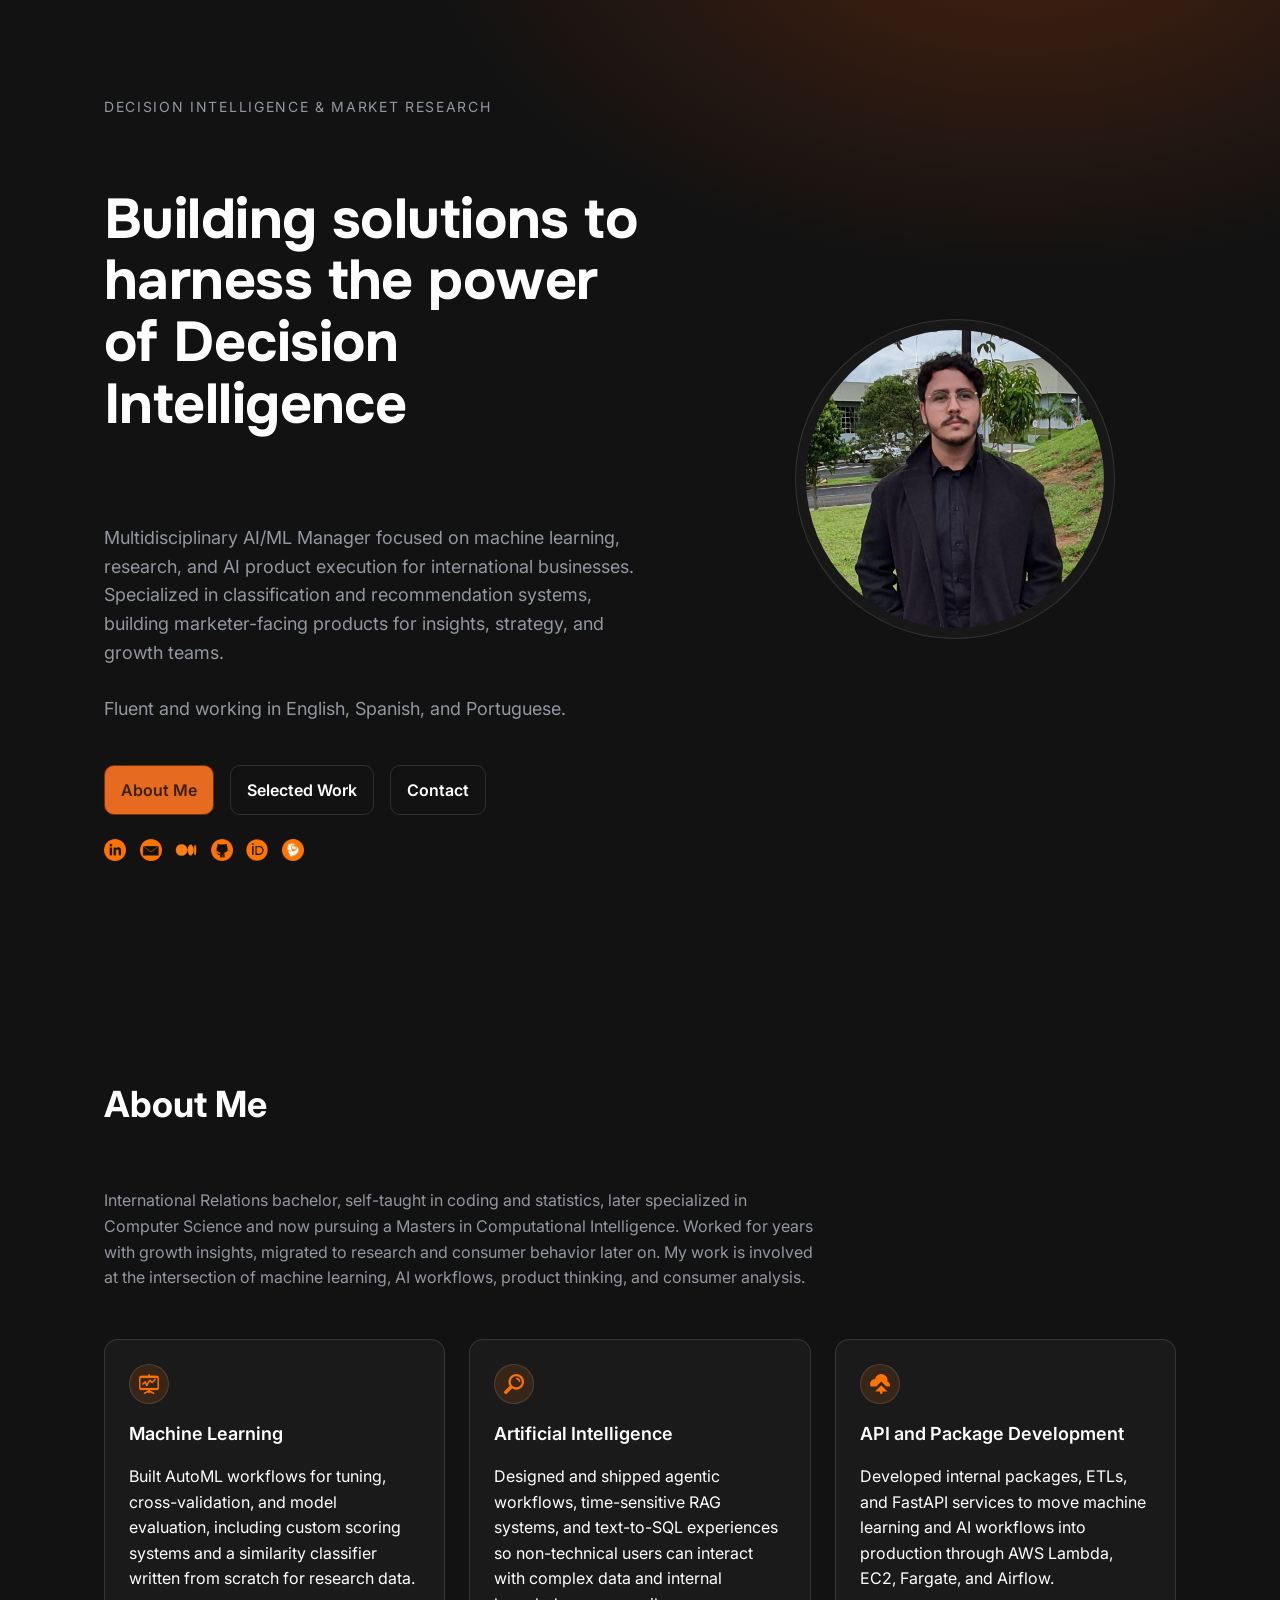
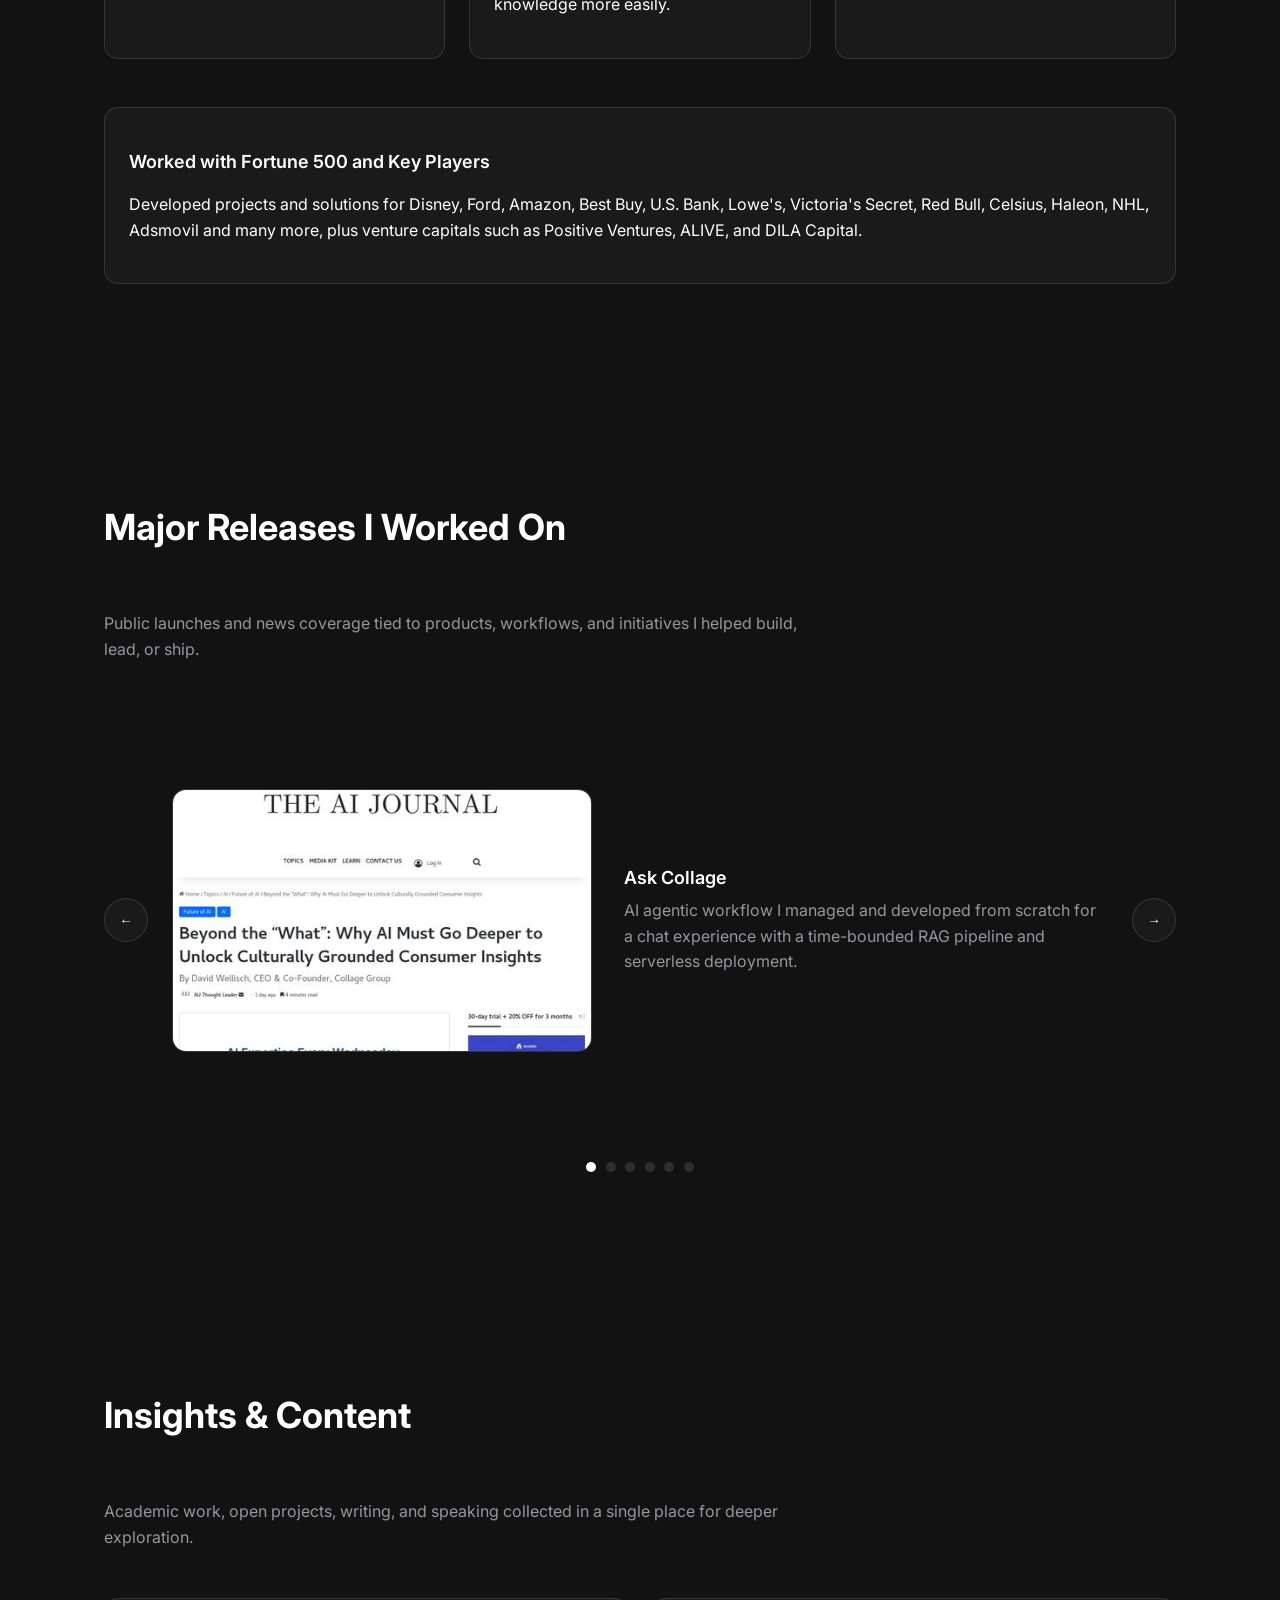
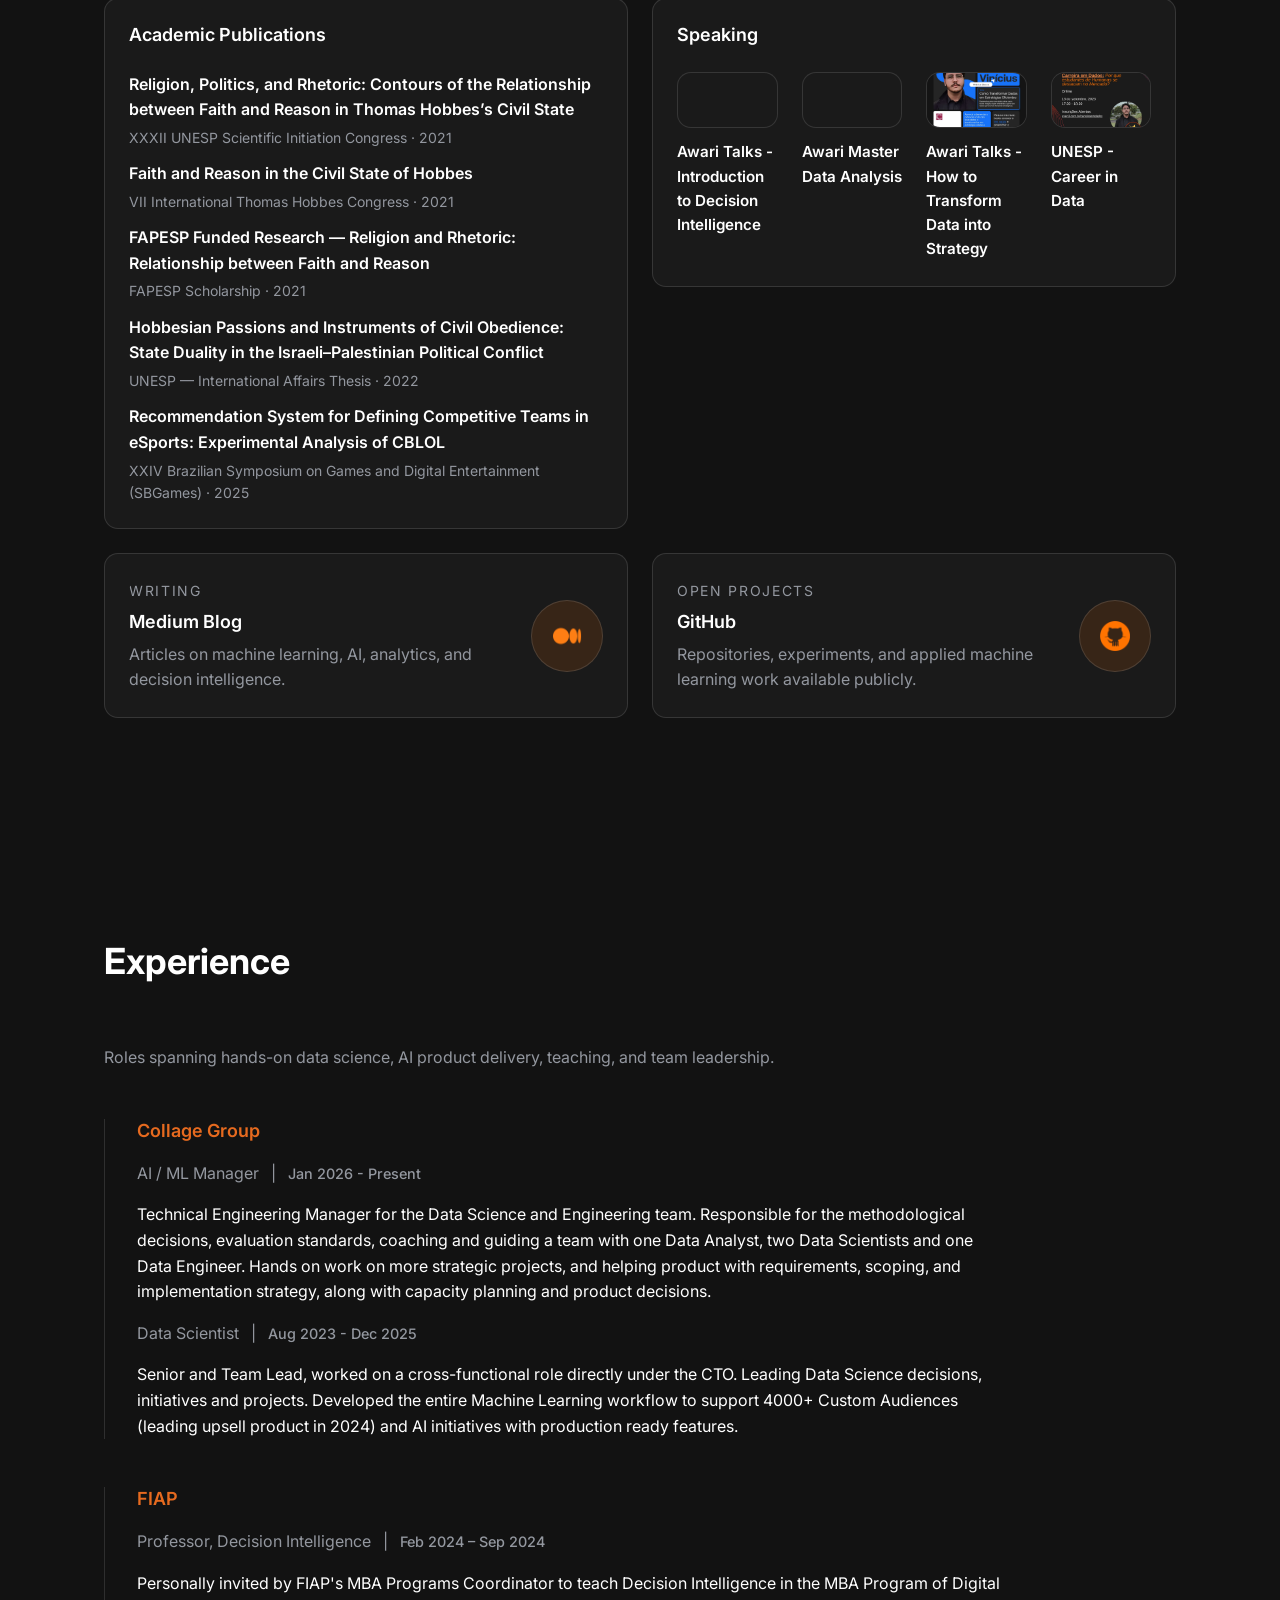
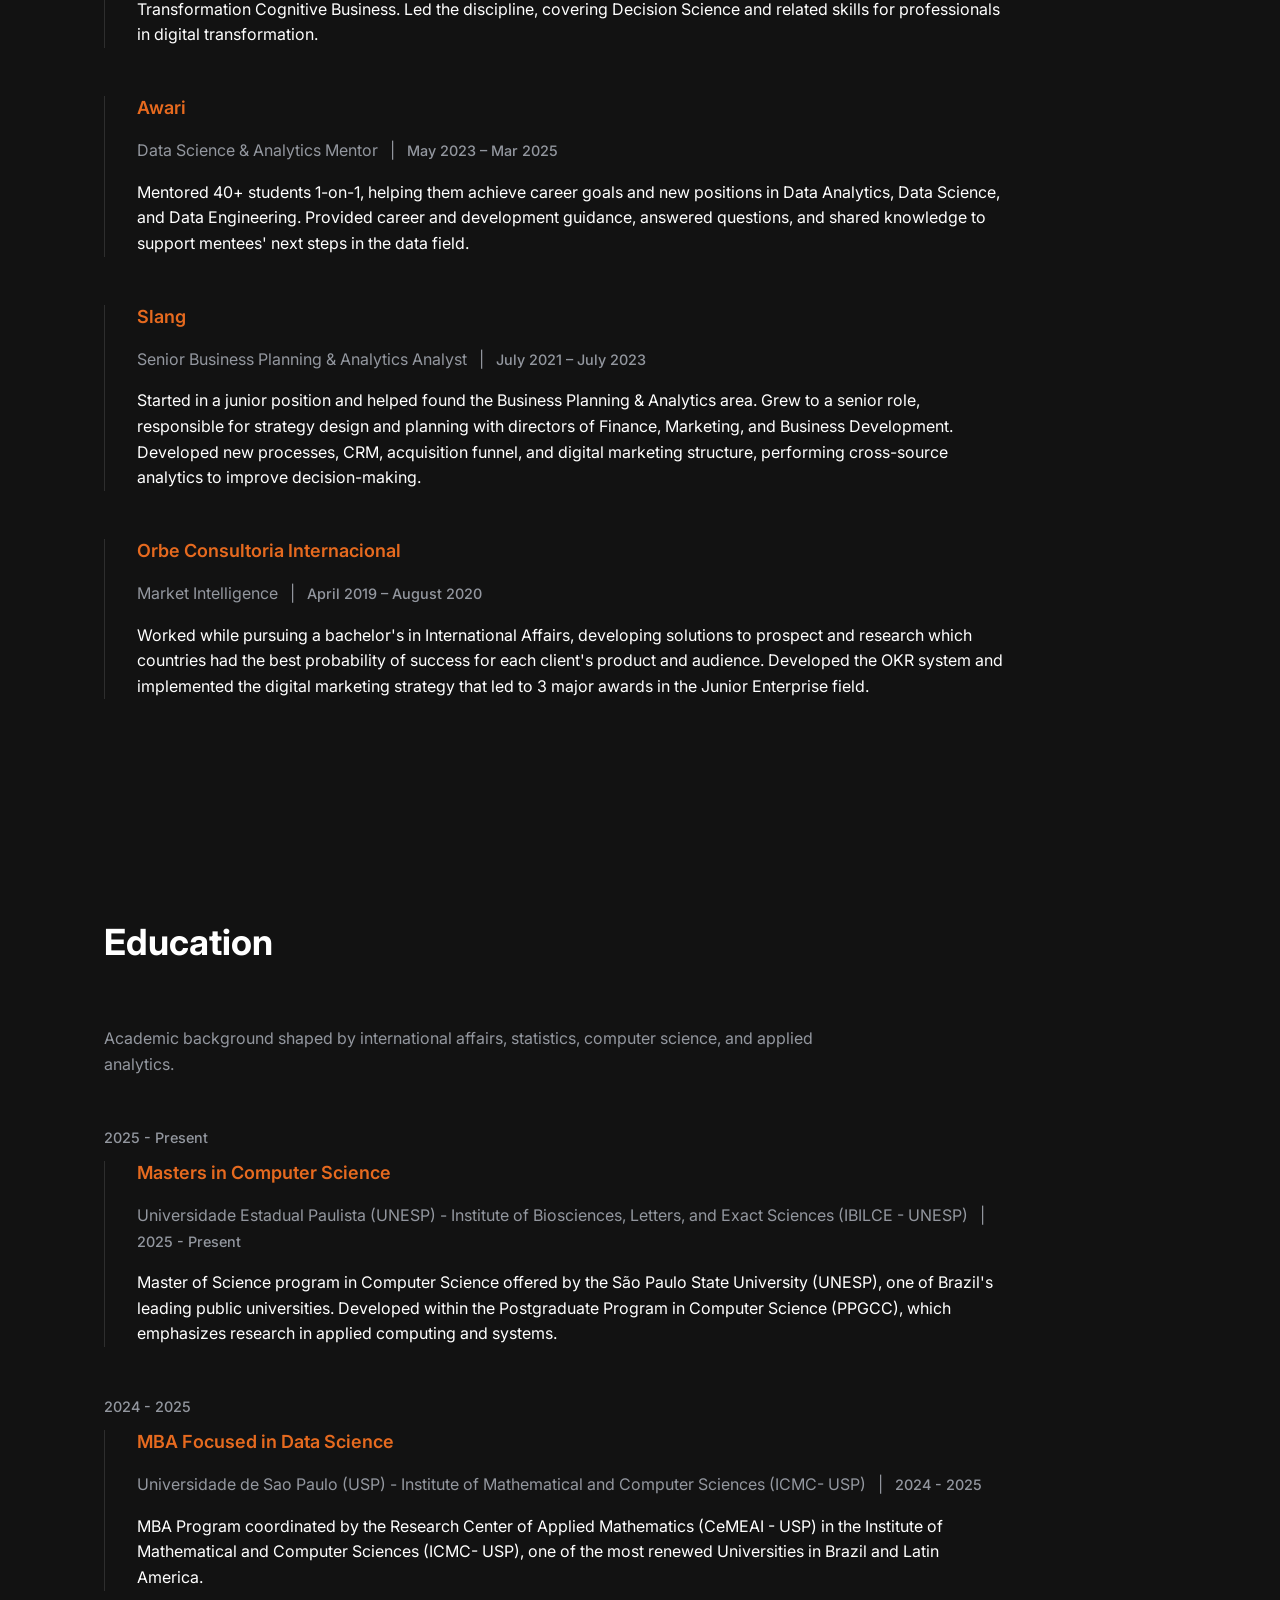
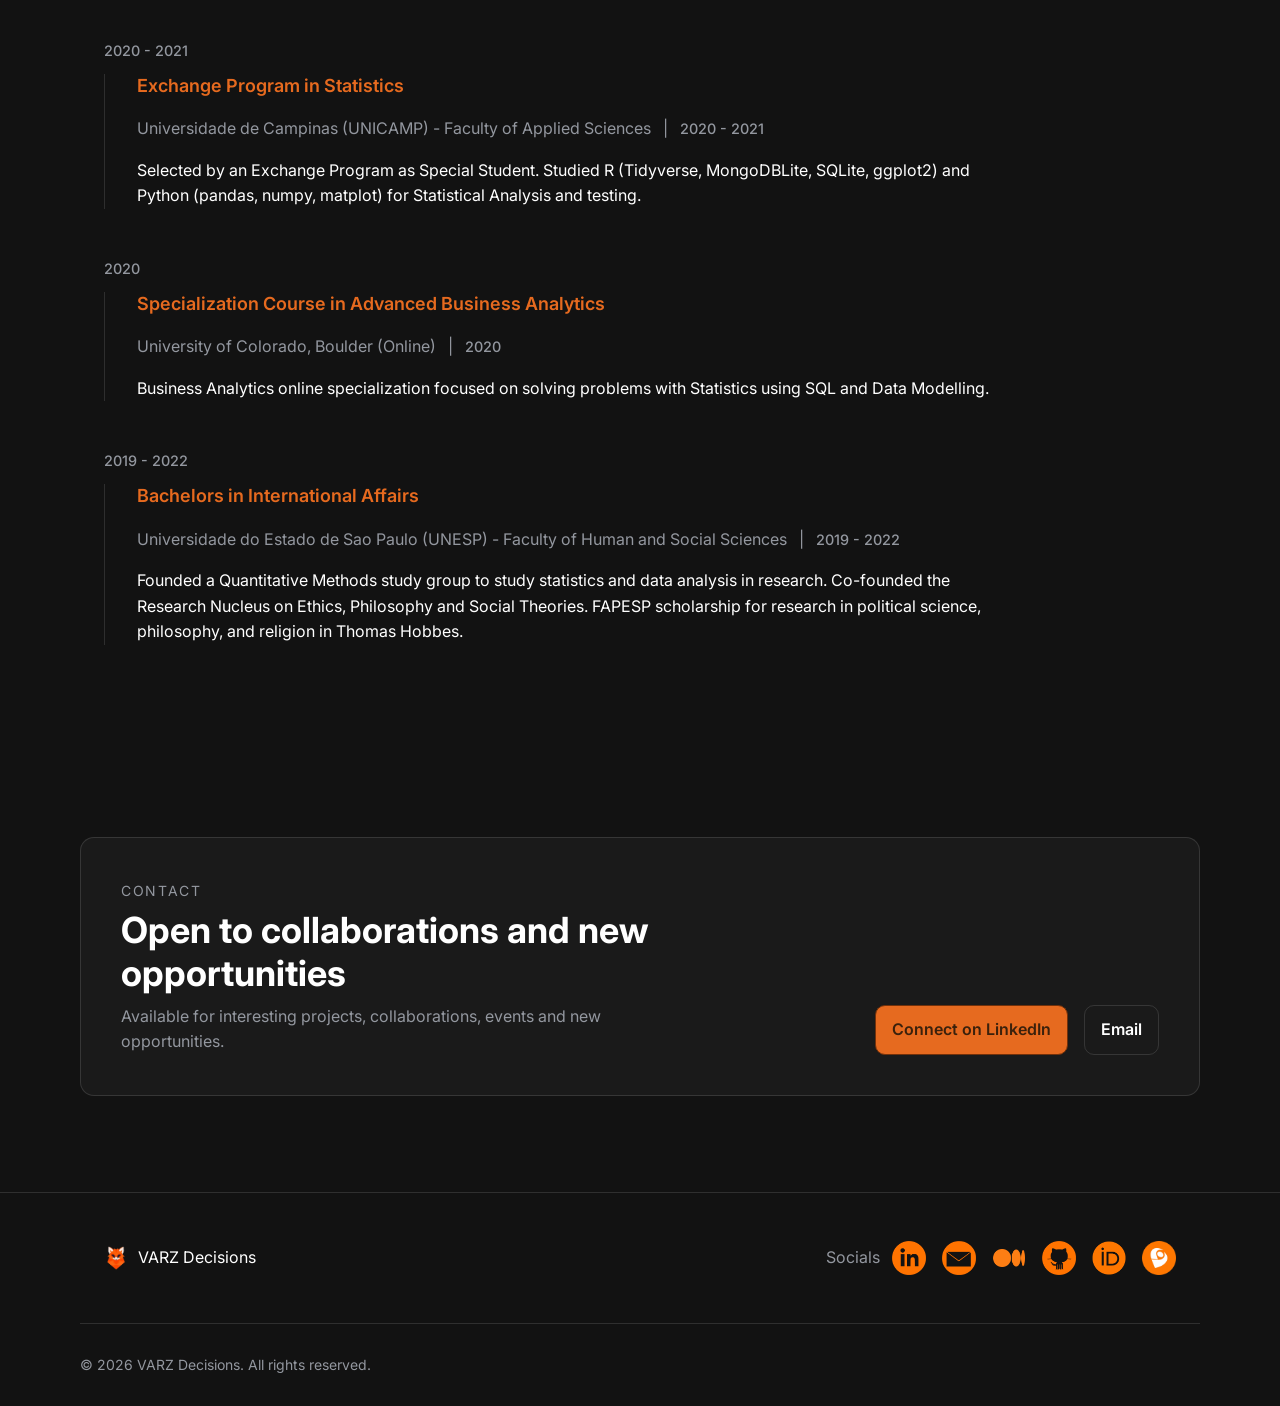
==== commit bac181da: "adding pr" ====
--- a/index.html
+++ b/index.html
@@ -257,6 +257,35 @@
               <article class="release-slide">
                 <a
                   class="release-media"
+                  href="https://www.collagegroup.com/"
+                  target="_blank"
+                  rel="noopener noreferrer"
+                >
+                  <img
+                    src="assets/PR/collage_briefbuilder.png"
+                    alt="Collage BriefBuilder"
+                  />
+                </a>
+                <div class="release-copy">
+                  <h3 class="h3">
+                    <a
+                      href="https://www.collagegroup.com/brief-builder/"
+                      target="_blank"
+                      rel="noopener noreferrer"
+                      >Collage BriefBuilder</a
+                    >
+                  </h3>
+                  <p>
+                    Led the team, technical decisions, and experimentation for
+                    BriefBuilder, an AI Agentic Workflow for building marketing briefs from research data, while also helping shape the go-to-market
+                    strategy.
+                  </p>
+                </div>
+              </article>
+
+              <article class="release-slide">
+                <a
+                  class="release-media"
                   href="https://www.mrweb.com/drno/news37421.htm"
                   target="_blank"
                   rel="noopener noreferrer"
@@ -326,6 +355,7 @@
             <button class="slider-dot" type="button" aria-label="Go to release 3" data-slider-dot="2"></button>
             <button class="slider-dot" type="button" aria-label="Go to release 4" data-slider-dot="3"></button>
             <button class="slider-dot" type="button" aria-label="Go to release 5" data-slider-dot="4"></button>
+            <button class="slider-dot" type="button" aria-label="Go to release 6" data-slider-dot="5"></button>
           </div>
         </div>
       </section>
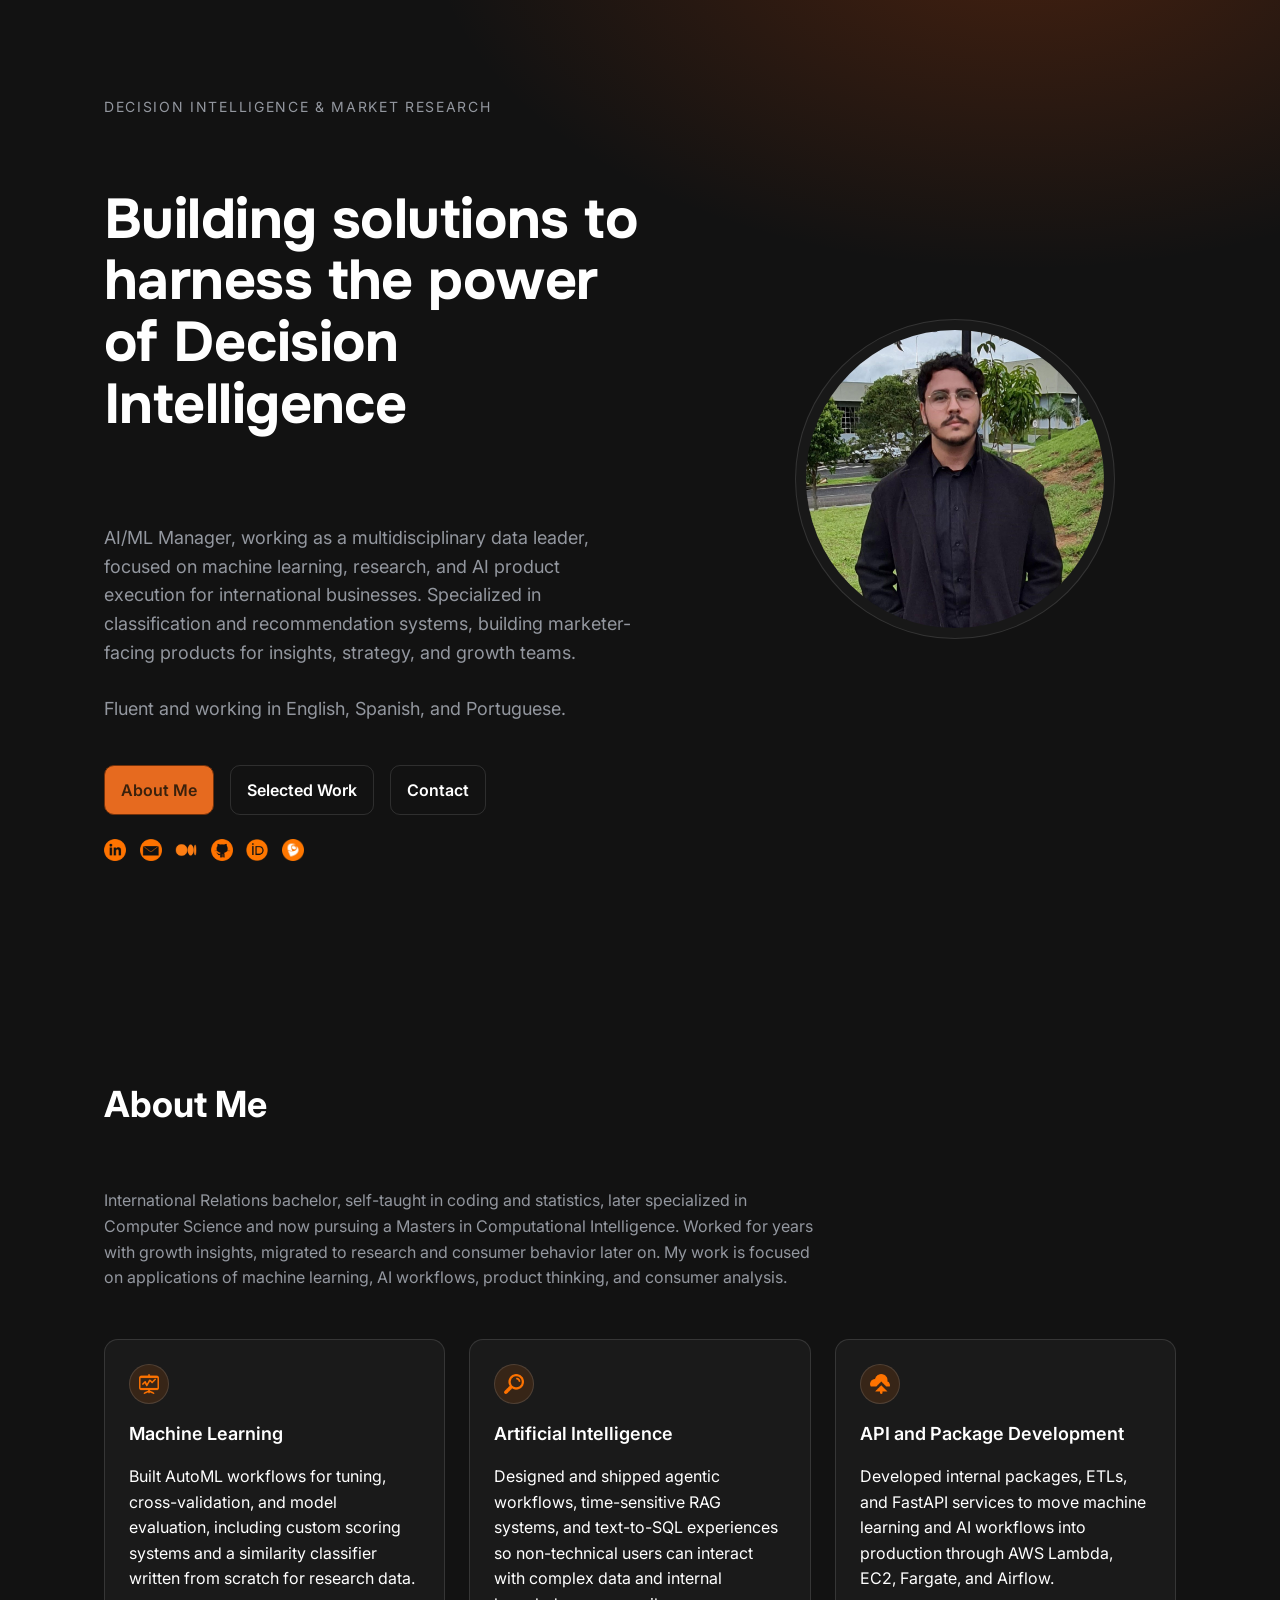
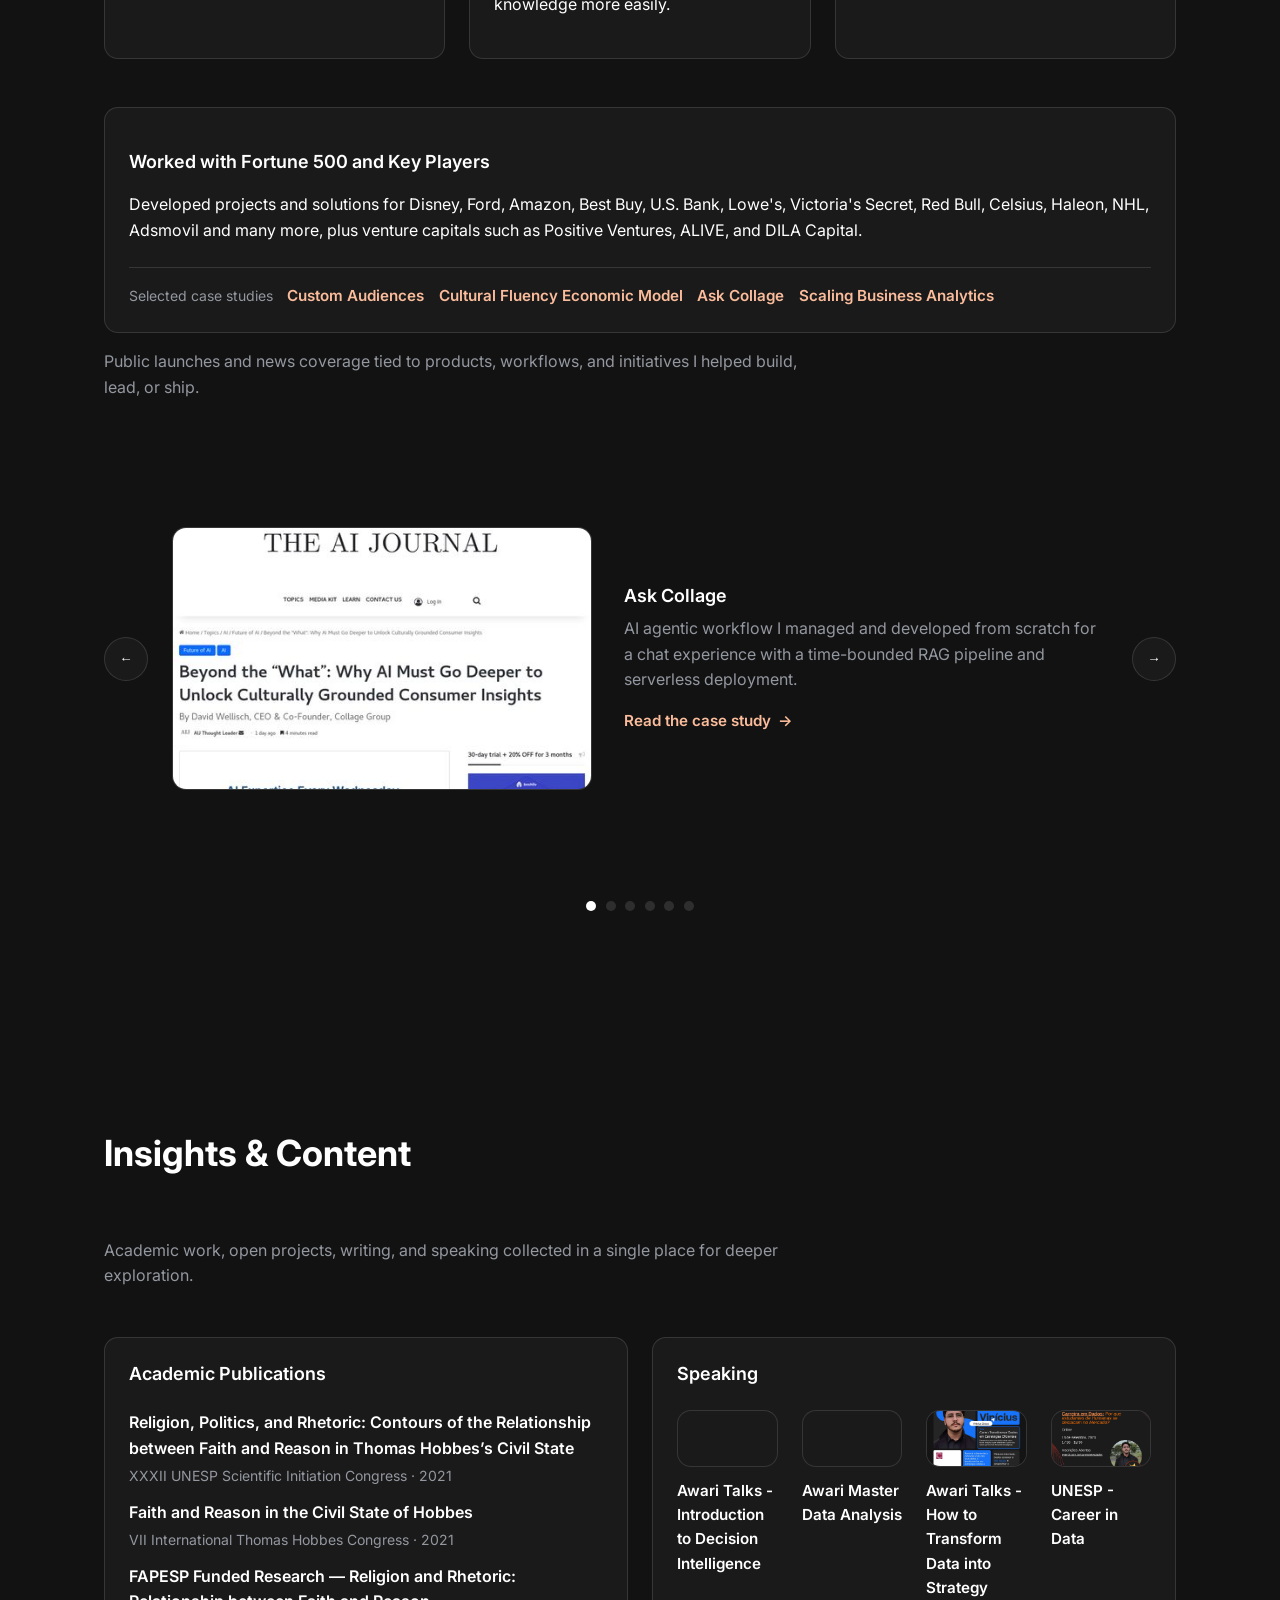
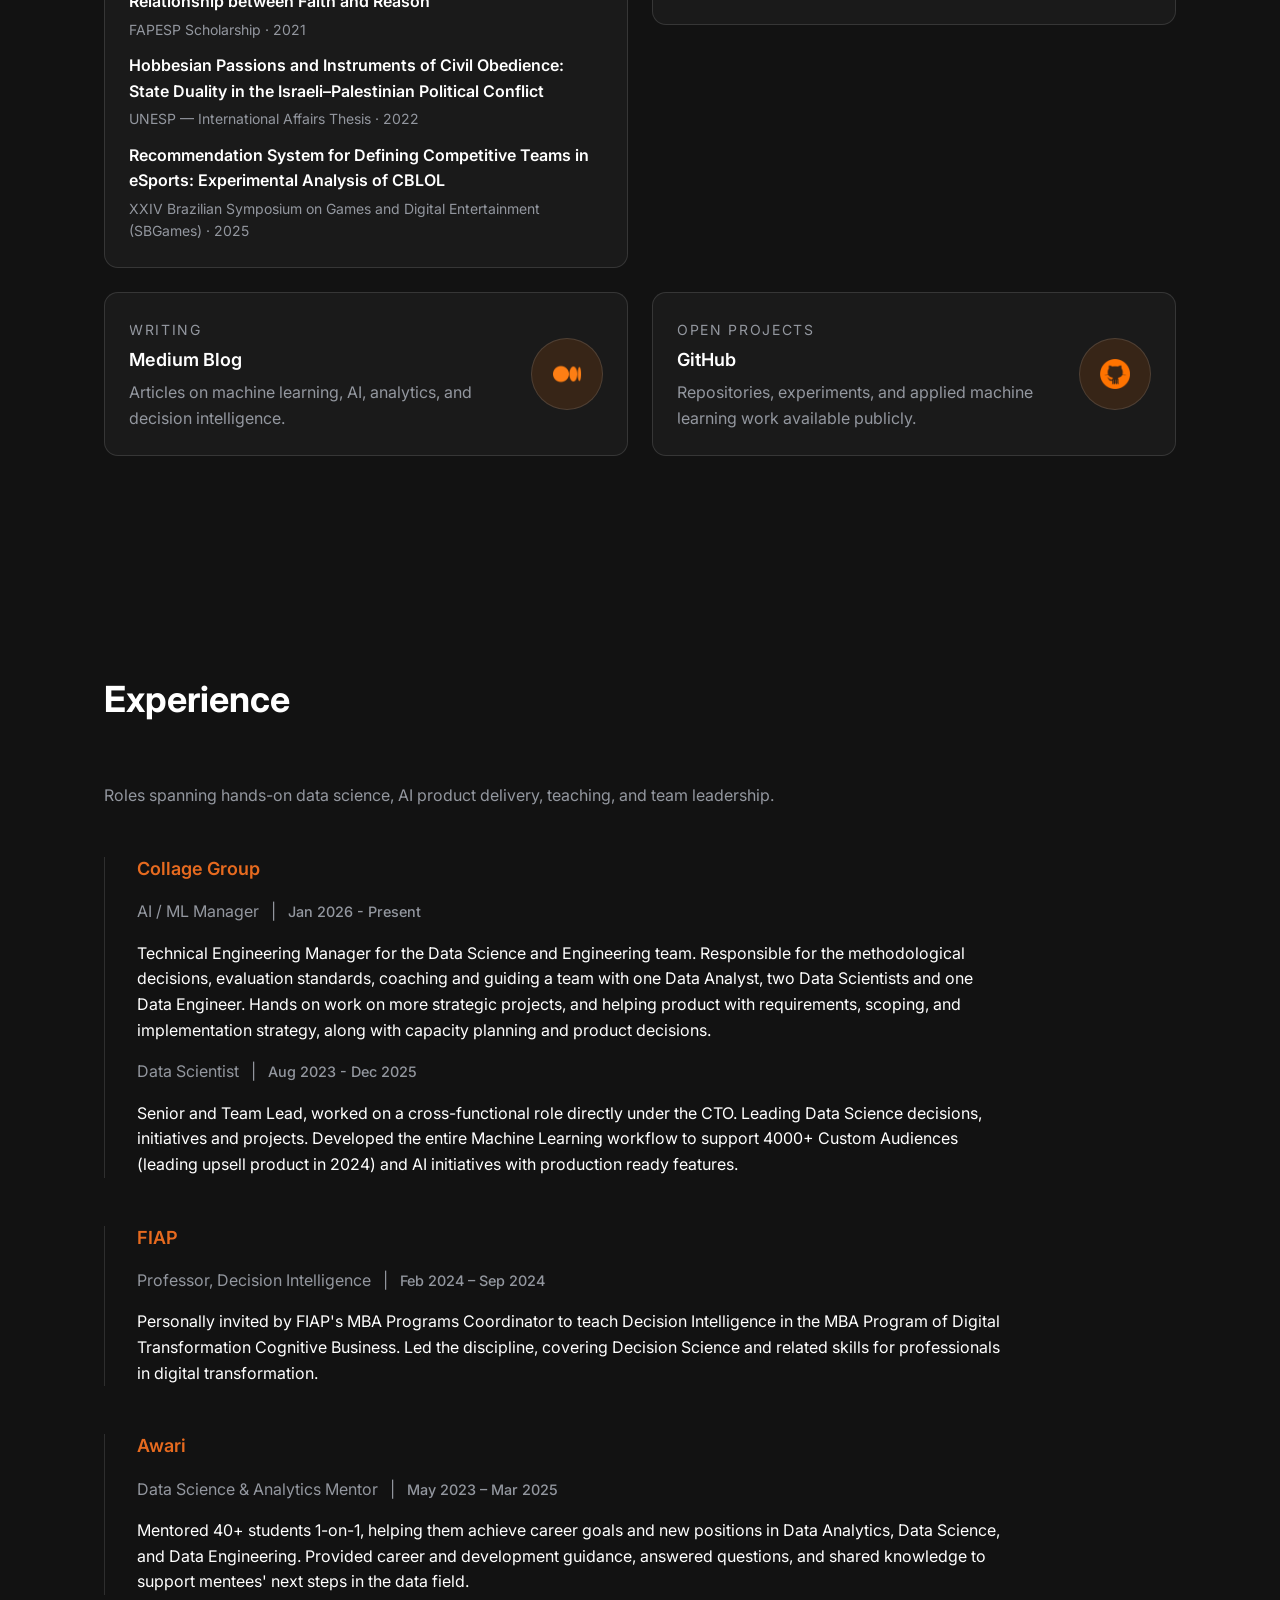
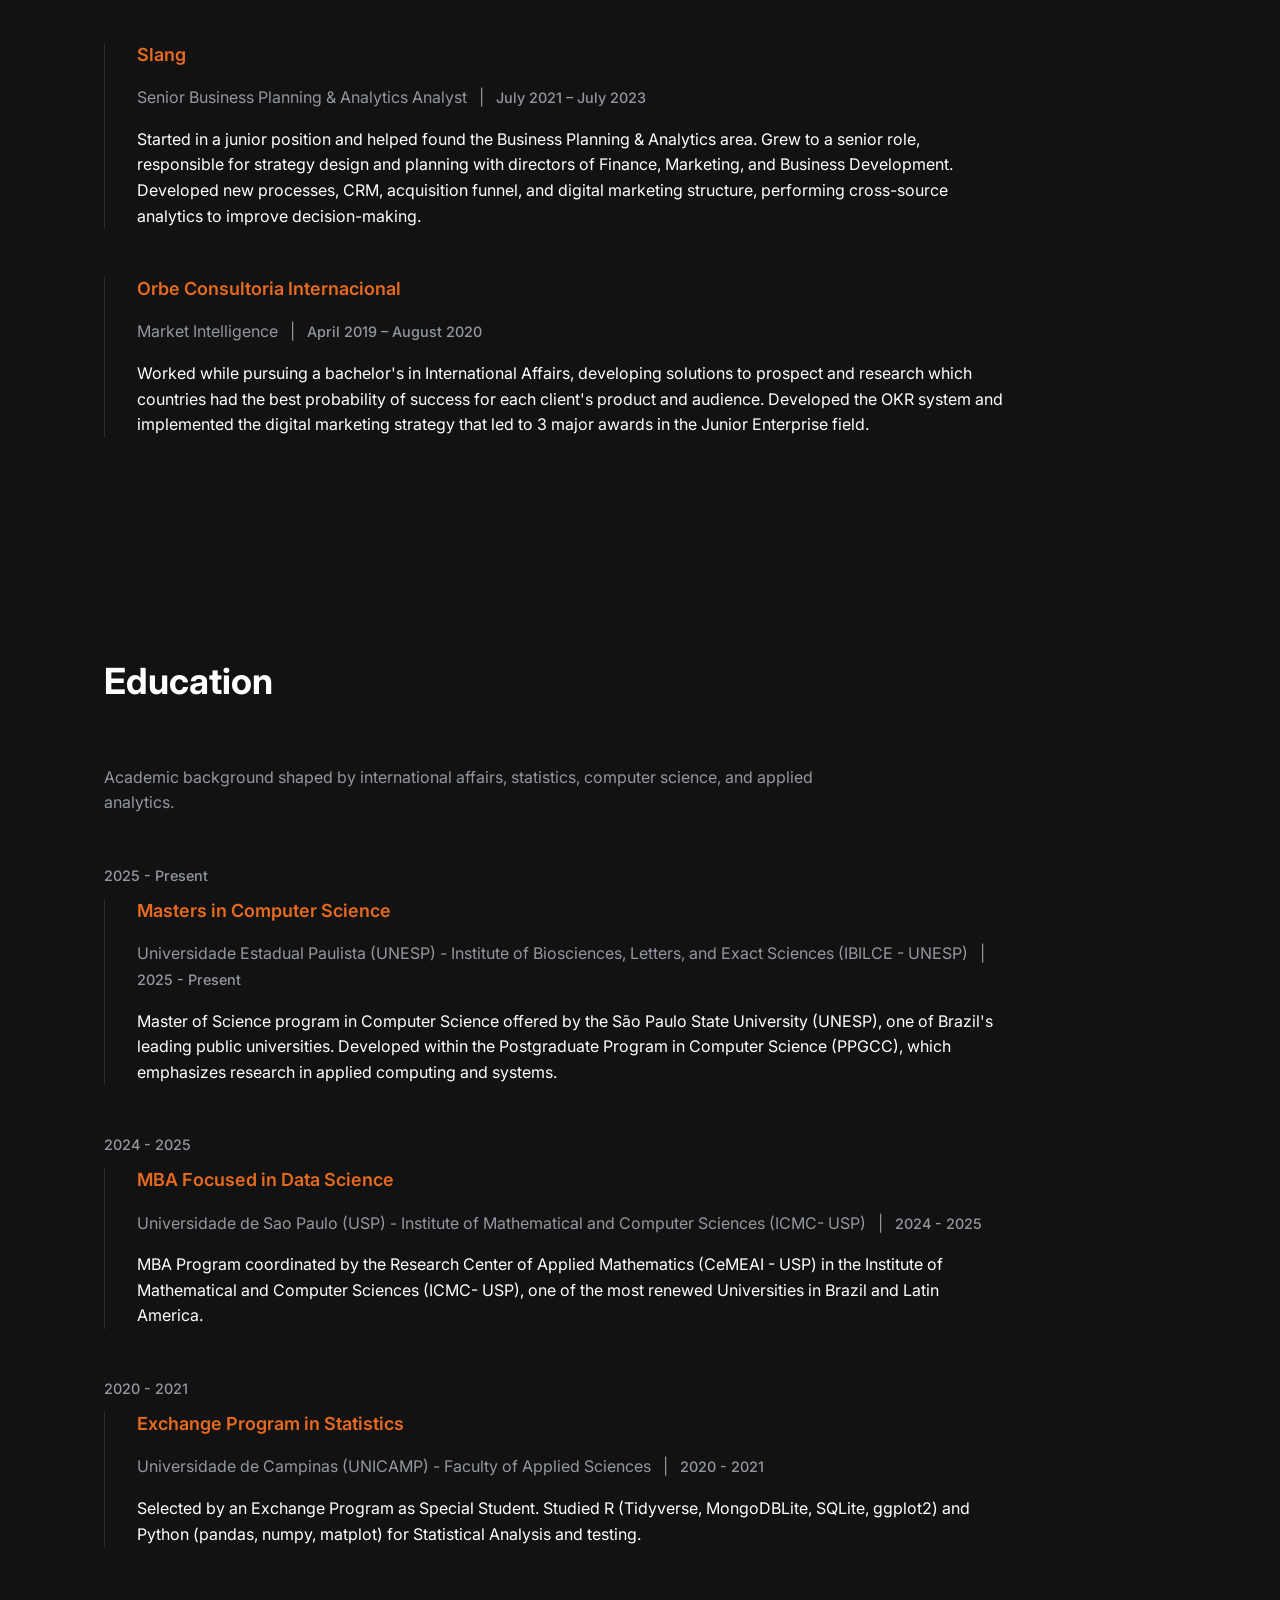
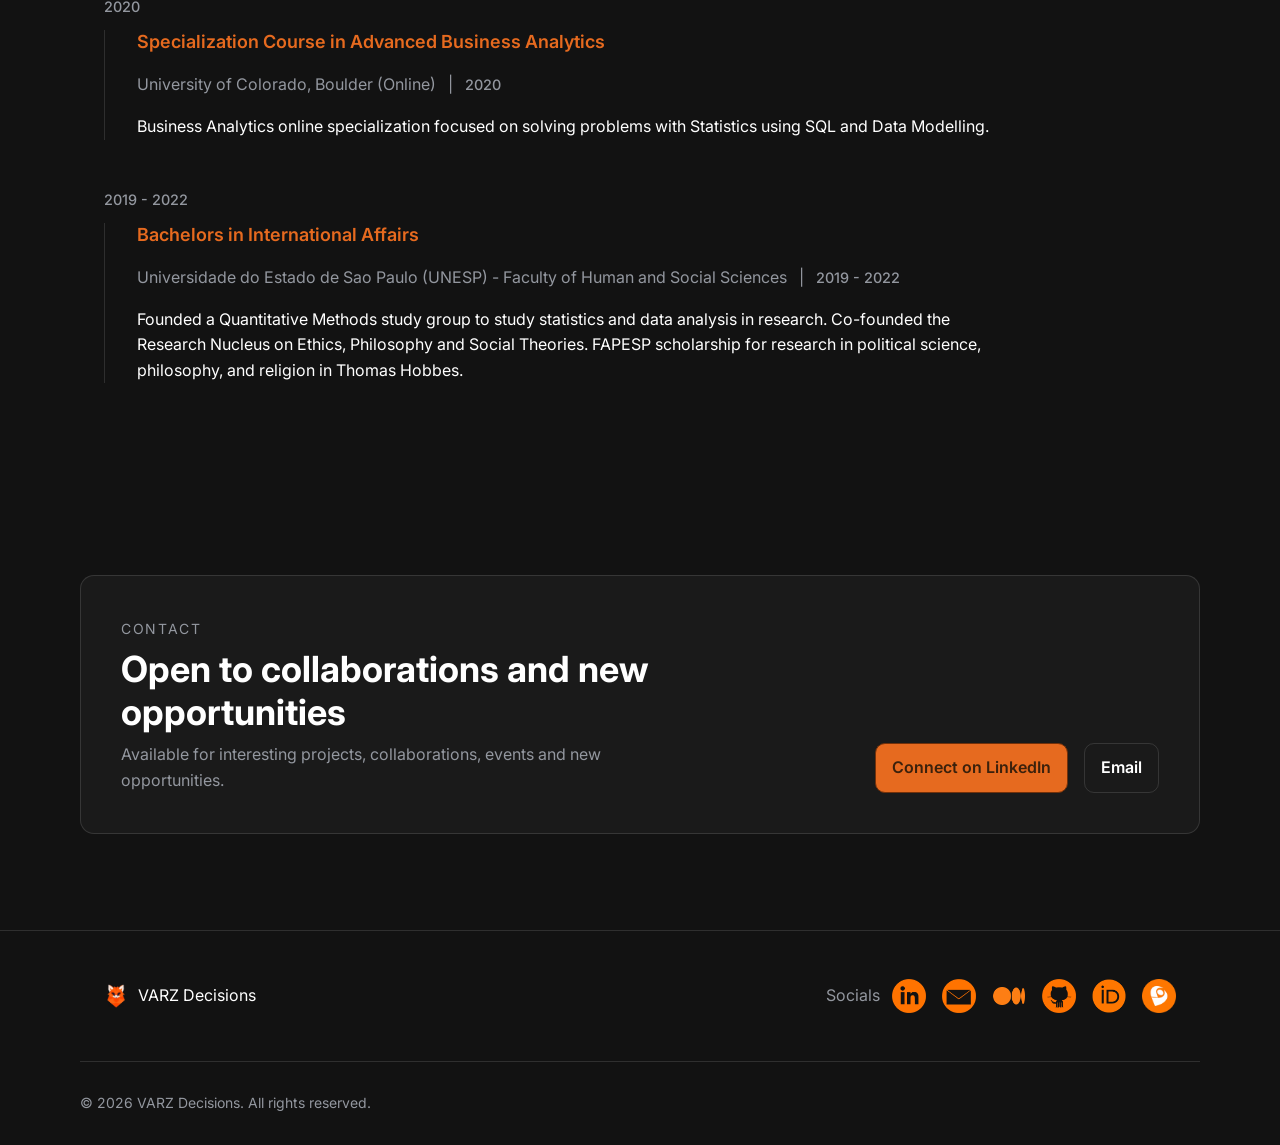
==== commit 3bfd740b: "feat: case studies pages" ====
--- a/index.html
+++ b/index.html
@@ -36,8 +36,7 @@
               Building solutions to harness the power of Decision Intelligence
             </h1>
             <p class="lead">
-              Multidisciplinary AI/ML Manager focused on machine learning,
-              research, and AI product execution for international businesses.
+              AI/ML Manager, working as a multidisciplinary data leader, focused on machine learning, research, and AI product execution for international businesses.
               Specialized in classification and recommendation systems, building
               marketer-facing products for insights, strategy, and growth
               teams.<br />
@@ -99,8 +98,7 @@
             <p class="muted">
               International Relations bachelor, self-taught in coding and
               statistics, later specialized in Computer Science and now pursuing
-              a Masters in Computational Intelligence. Worked for years with growth insights, migrated to research and consumer behavior later on. My work is involved at the
-              intersection of machine learning, AI workflows, product thinking,
+              a Masters in Computational Intelligence. Worked for years with growth insights, migrated to research and consumer behavior later on. My work is focused on applications of machine learning, AI workflows, product thinking,
               and consumer analysis.
             </p>
           </div>
@@ -139,7 +137,7 @@
               </p>
             </article>
           </div>
-          <article class="card about-highlight">
+          <article class="card about-highlight" id="projects">
             <h3 class="h3">Worked with Fortune 500 and Key Players</h3>
             <p>
               Developed projects and solutions for Disney, Ford, Amazon, Best
@@ -147,14 +145,15 @@
               Haleon, NHL, Adsmovil and many more, plus venture capitals such as
               Positive Ventures, ALIVE, and DILA Capital.
             </p>
+            <div class="case-study-index">
+              <span class="muted small">Selected case studies</span>
+              <a href="case_studies/custom_audiences.html">Custom Audiences</a>
+              <a href="case_studies/brand_measurement.html">Cultural Fluency Economic Model</a>
+              <a href="case_studies/ask_collage.html">Ask Collage</a>
+              <a href="case_studies/business_analytics.html">Scaling Business Analytics</a>
+            </div>
           </article>
-        </div>
-      </section>
-
-      <section id="projects" class="section page-section">
-        <div class="container">
           <div class="section-head">
-            <h2 class="h2">Major Releases I Worked On</h2>
             <p class="muted">
               Public launches and news coverage tied to products, workflows, and
               initiatives I helped build, lead, or ship.
@@ -196,6 +195,9 @@
                     a chat experience with a time-bounded RAG pipeline and
                     serverless deployment.
                   </p>
+                  <a class="case-study-link" href="case_studies/ask_collage.html"
+                    >Read the case study <span aria-hidden="true">→</span></a
+                  >
                 </div>
               </article>
 
@@ -225,6 +227,9 @@
                     production chat product with grounded retrieval and clear,
                     reliable outputs.
                   </p>
+                  <a class="case-study-link" href="case_studies/ask_collage.html"
+                    >Read the case study <span aria-hidden="true">→</span></a
+                  >
                 </div>
               </article>
 
@@ -251,13 +256,16 @@
                     support financial, sales, and investor reporting models
                     during the funding round.
                   </p>
+                  <a class="case-study-link" href="case_studies/business_analytics.html"
+                    >Scaling Business Analytics <span aria-hidden="true">→</span></a
+                  >
                 </div>
               </article>
 
               <article class="release-slide">
                 <a
                   class="release-media"
-                  href="https://www.collagegroup.com/"
+                  href="https://www.collagegroup.com/brief-builder/"
                   target="_blank"
                   rel="noopener noreferrer"
                 >
@@ -309,6 +317,9 @@
                     custom audiences from research data, serving more than 4,000
                     audiences to Fortune 500 clients.
                   </p>
+                  <a class="case-study-link" href="case_studies/custom_audiences.html"
+                    >Read the case study <span aria-hidden="true">→</span></a
+                  >
                 </div>
               </article>
 
@@ -573,11 +584,11 @@
             </p>
           </div>
           <div class="timeline">
-            <div class="timeline-item">
+            <div class="timeline-item" id="collage-group-experience">
               <div class="timeline-content">
                 <h3 class="h3">
                   <a
-                    href="https://www.collagegroup.com/?utm_source=varzdecisions.com"
+                    href="https://www.collagegroup.com/"
                     target="_blank"
                     rel="noopener noreferrer"
                     >Collage Group</a
@@ -612,7 +623,7 @@
                 </p>
               </div>
             </div>
-            <div class="timeline-item">
+            <div class="timeline-item" id="slang-experience">
               <div class="timeline-content">
                 <h3 class="h3">
                   <a
--- a/styles.css
+++ b/styles.css
@@ -653,6 +653,119 @@
 .list-links a { font-size: .95rem; }
 .list-links { gap: .6rem; }
 
+.case-study-link{
+  display:inline-flex;
+  align-items:center;
+  gap:.45rem;
+  margin-top:var(--space-m);
+  color:var(--secondary);
+  font-size:.95rem;
+  font-weight:600;
+}
+.case-study-link:hover{color:var(--text)}
+.case-study-index{
+  display:flex;
+  flex-wrap:wrap;
+  align-items:center;
+  gap:.5rem .9rem;
+  margin-top:var(--space-l);
+  padding-top:var(--space-m);
+  border-top:1px solid var(--border);
+}
+.case-study-index a{color:var(--secondary);font-size:.95rem;font-weight:600}
+.case-study-index a:hover{color:var(--text)}
+
+.case-study-page{
+  padding:var(--space-xl) 0 var(--space-3xl);
+}
+.back-link{
+  display:inline-flex;
+  align-items:center;
+  gap:.5rem;
+  color:var(--muted);
+  font-size:.95rem;
+  font-weight:600;
+}
+.back-link:hover{color:var(--text)}
+.case-study-hero{
+  max-width:860px;
+  padding:clamp(4rem,10vw,8rem) 0 var(--space-3xl);
+}
+.case-study-hero .display{margin:.65rem 0 1rem}
+.case-study-intro{
+  max-width:62ch;
+  margin:0;
+  color:var(--muted);
+  font-size:clamp(1.1rem,2vw,1.35rem);
+  line-height:1.55;
+}
+.case-study-facts{
+  display:grid;
+  grid-template-columns:repeat(2,minmax(0,1fr));
+  gap:var(--space-l);
+  margin-top:var(--space-2xl);
+  padding-top:var(--space-l);
+  border-top:1px solid var(--border);
+}
+.case-study-facts div{display:grid;gap:.45rem}
+.case-study-facts strong{font-size:.98rem;line-height:1.4}
+.case-study-content{max-width:900px}
+.case-study-section{
+  padding:var(--space-3xl) 0;
+  border-top:1px solid var(--border);
+}
+.case-study-section .h2{max-width:24ch;margin:.5rem 0 var(--space-m)}
+.case-study-section > p{max-width:70ch;color:var(--muted);font-size:1.05rem}
+.case-study-grid{
+  display:grid;
+  grid-template-columns:repeat(3,minmax(0,1fr));
+  gap:var(--space-l);
+  margin-top:var(--space-2xl);
+}
+.case-study-grid.two-column{grid-template-columns:repeat(2,minmax(0,1fr))}
+.case-study-card{
+  padding:var(--space-l);
+  border:1px solid var(--border);
+  border-radius:var(--radius);
+  background:var(--surface);
+}
+.case-study-step{color:var(--primary);font-family:"Onest",Inter,sans-serif;font-weight:700}
+.case-study-card .h3{margin:.7rem 0 .5rem}
+.case-study-card p{margin:0;color:var(--muted);font-size:.95rem}
+.case-study-card p + p{margin-top:var(--space-m)}
+.case-study-detail{
+  display:grid;
+  gap:var(--space-m);
+  max-width:72ch;
+  margin-top:var(--space-3xl);
+}
+.case-study-detail .h3{margin:var(--space-xl) 0 0;color:var(--text)}
+.case-study-detail .h3:first-child{margin-top:0}
+.case-study-detail p{margin:0;color:var(--muted);font-size:1.03rem;line-height:1.75}
+.case-study-note{
+  max-width:70ch;
+  margin-top:var(--space-2xl);
+  padding:var(--space-l);
+  border-left:3px solid var(--primary);
+  background:var(--surface);
+}
+.case-study-note p{margin:.35rem 0 0;color:var(--muted)}
+.case-study-next{
+  display:grid;
+  gap:var(--space-m);
+  padding:var(--space-2xl) 0 var(--space-l);
+}
+.case-study-next-links{display:flex;flex-wrap:wrap;gap:var(--space-m)}
+
+@media (max-width:700px){
+  .case-study-page{padding-top:var(--space-m)}
+  .case-study-hero{padding:var(--space-3xl) 0 var(--space-2xl)}
+  .case-study-facts,.case-study-grid,.case-study-grid.two-column{grid-template-columns:1fr}
+  .case-study-section{padding:var(--space-2xl) 0}
+  .case-study-section .h2{max-width:none}
+  .case-study-next-links .btn{flex:1 1 100%}
+}
+
 @media (min-width: 960px){
   .insights-layout{
     grid-template-columns:minmax(0, 1fr) minmax(0, 1fr);
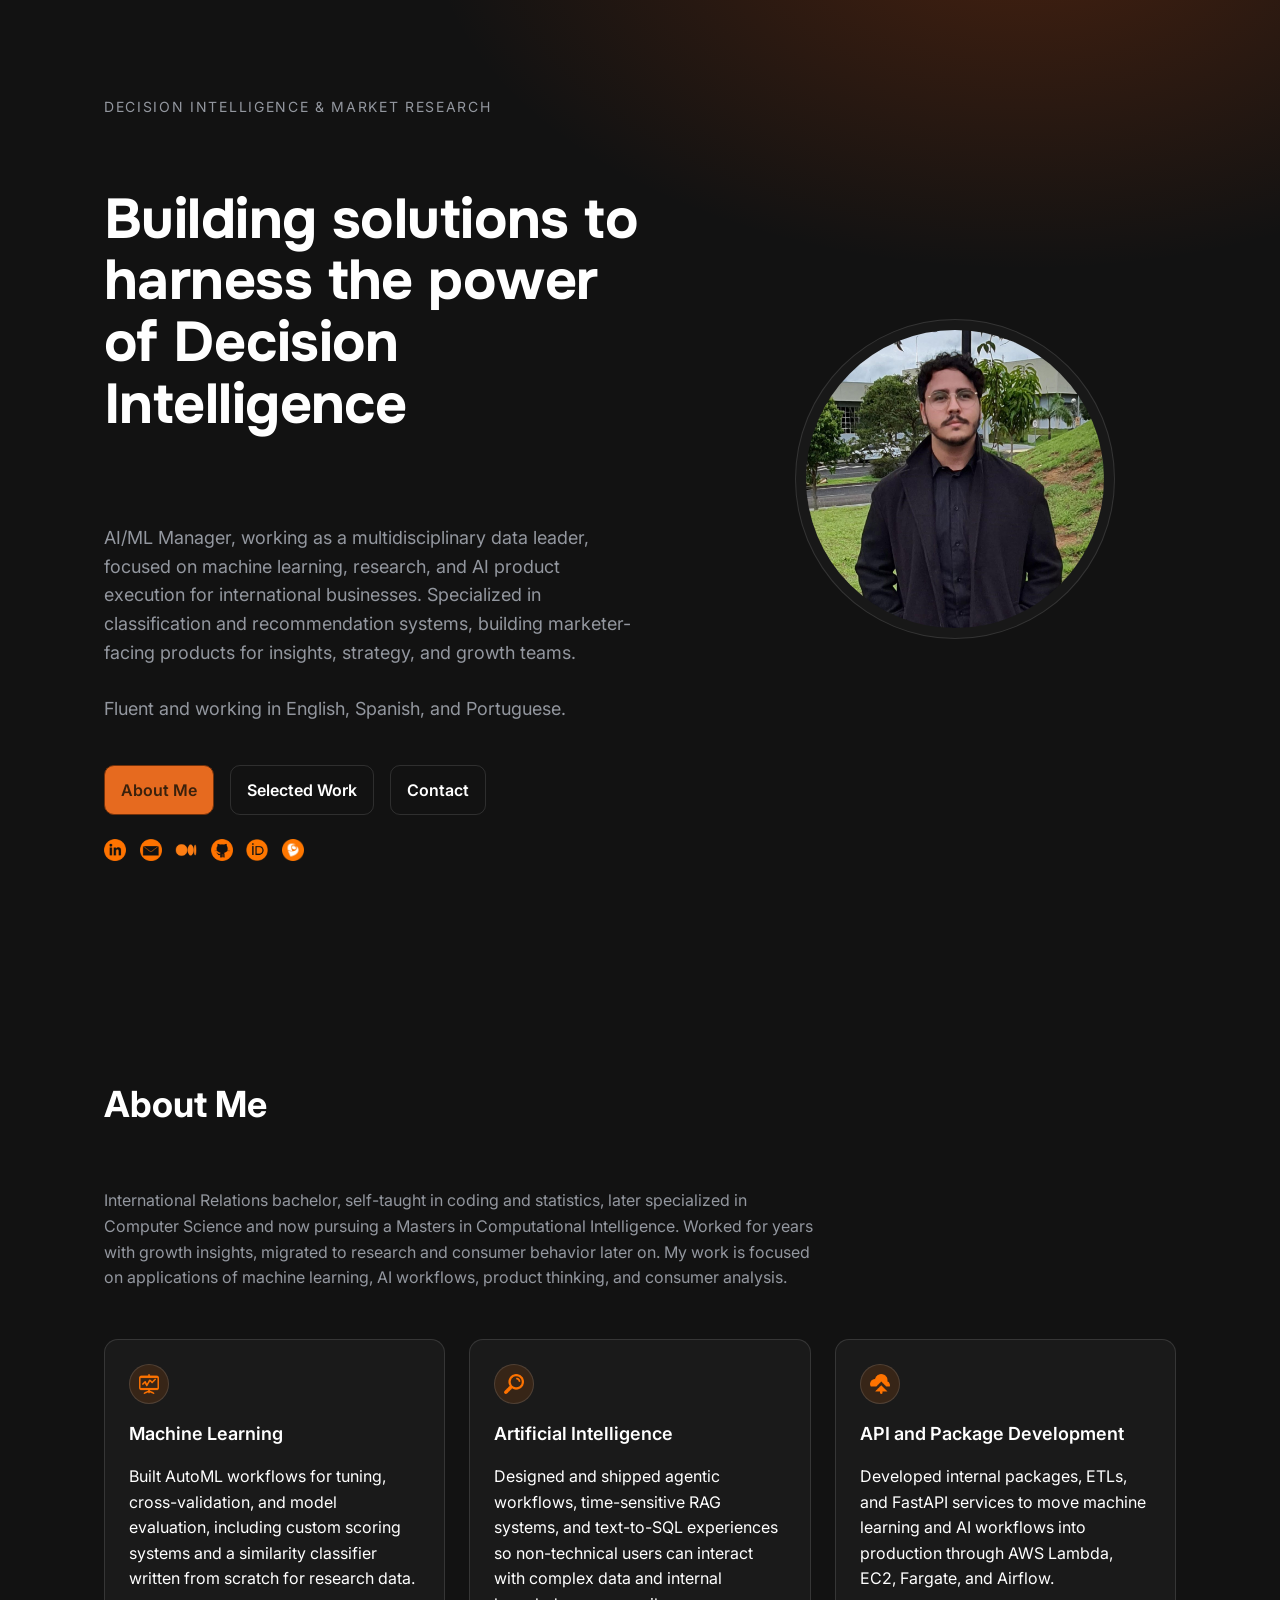
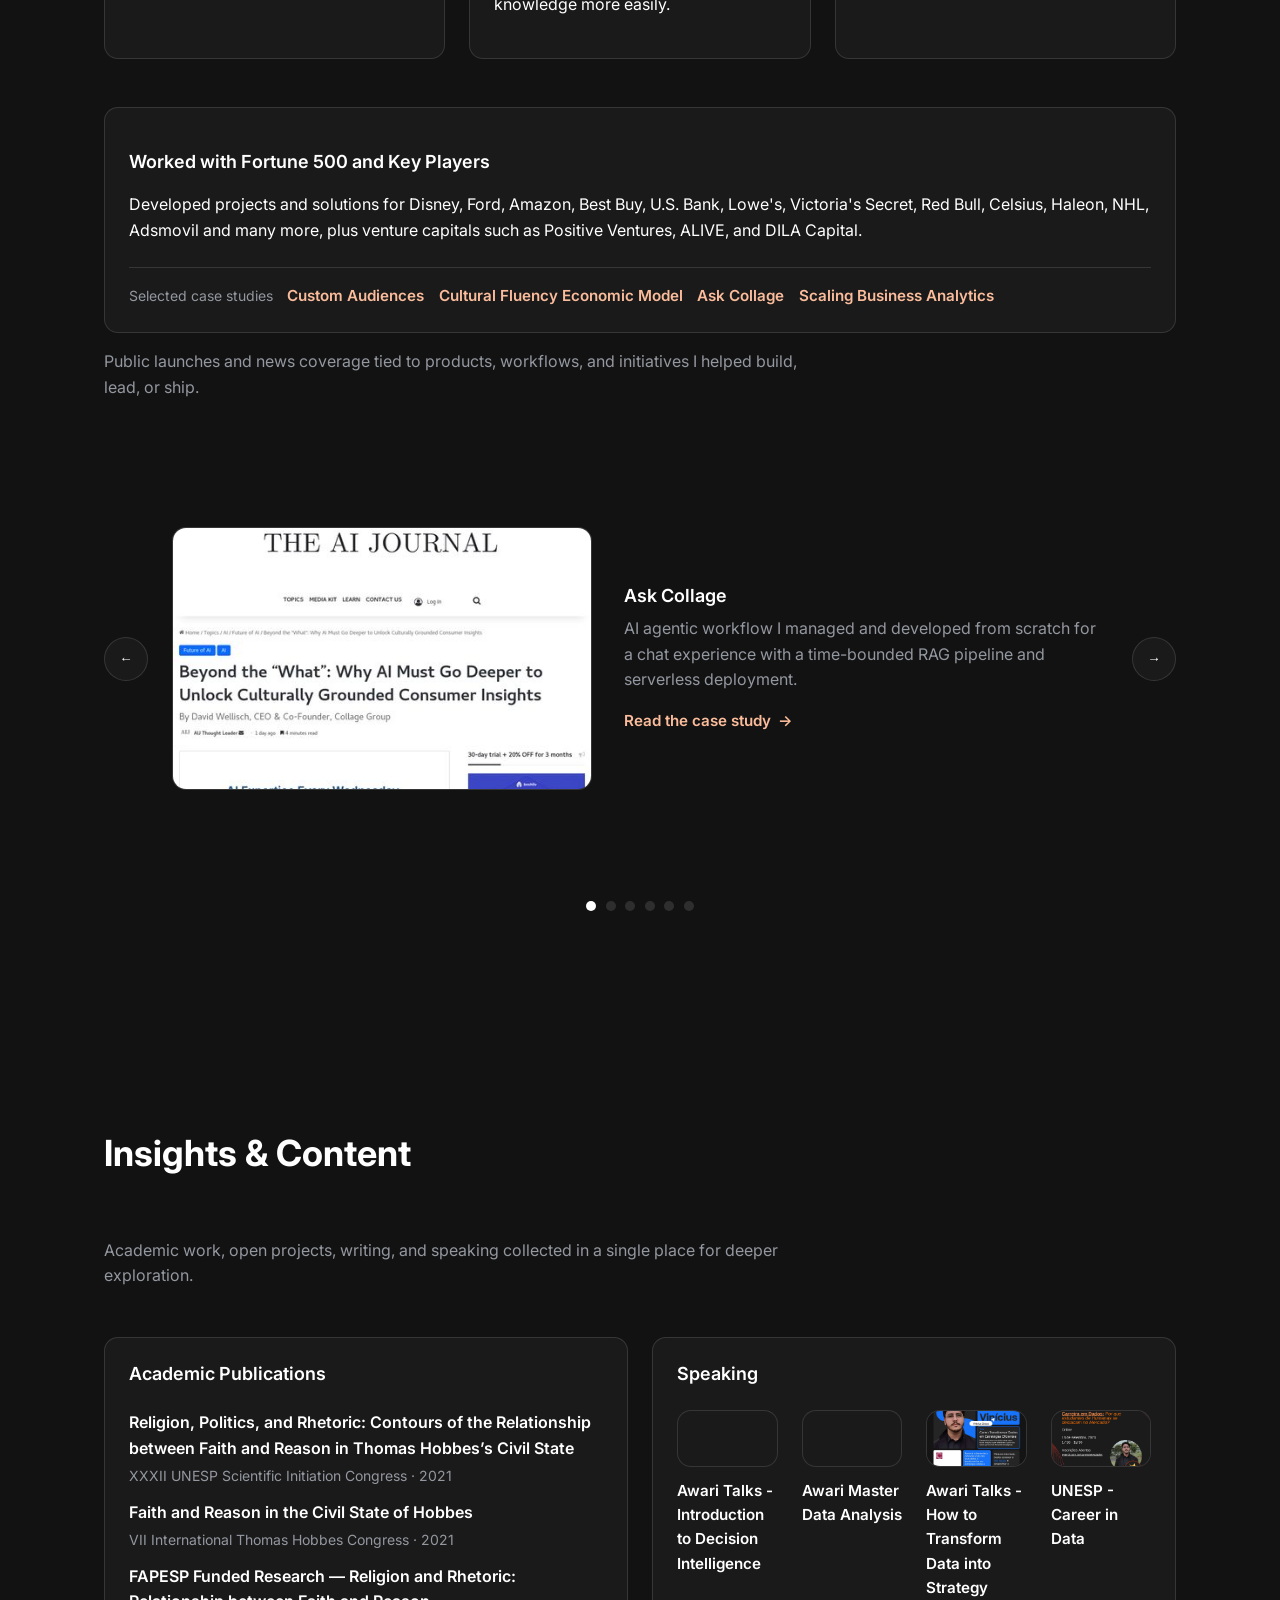
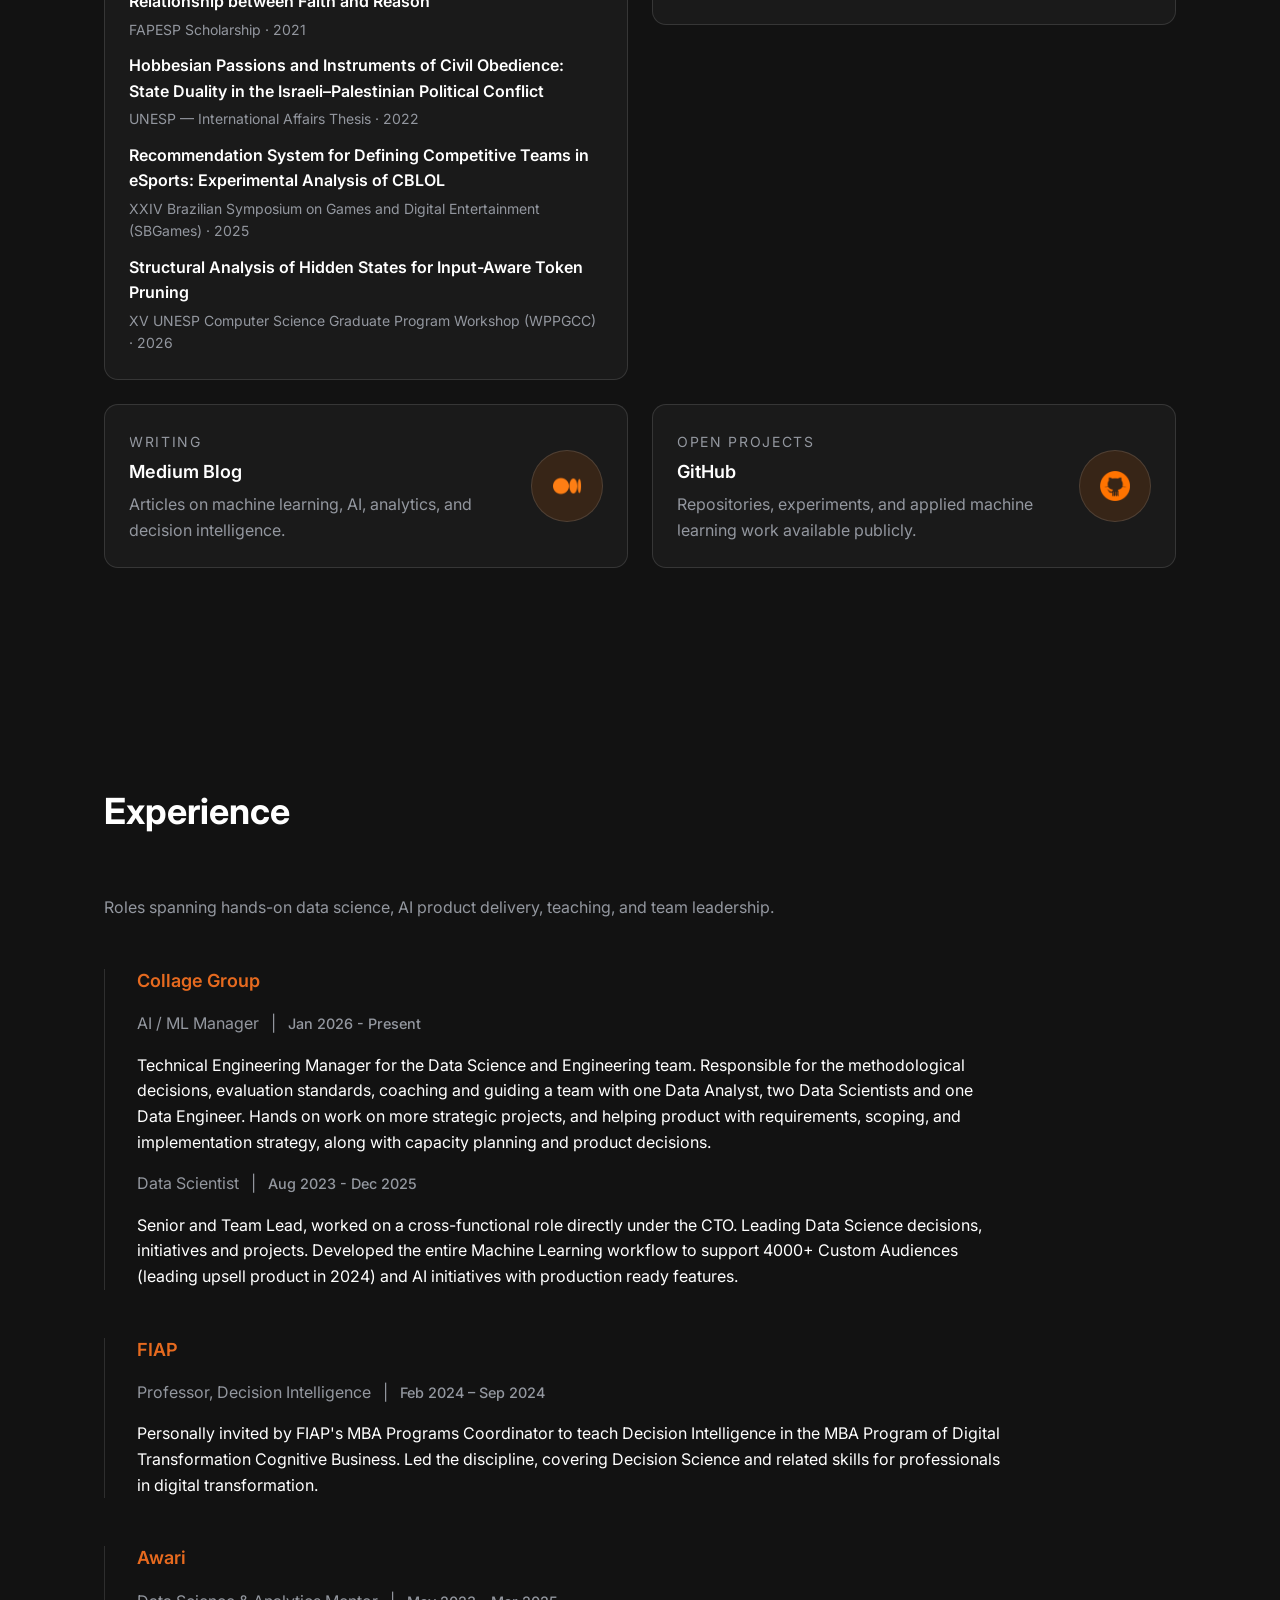
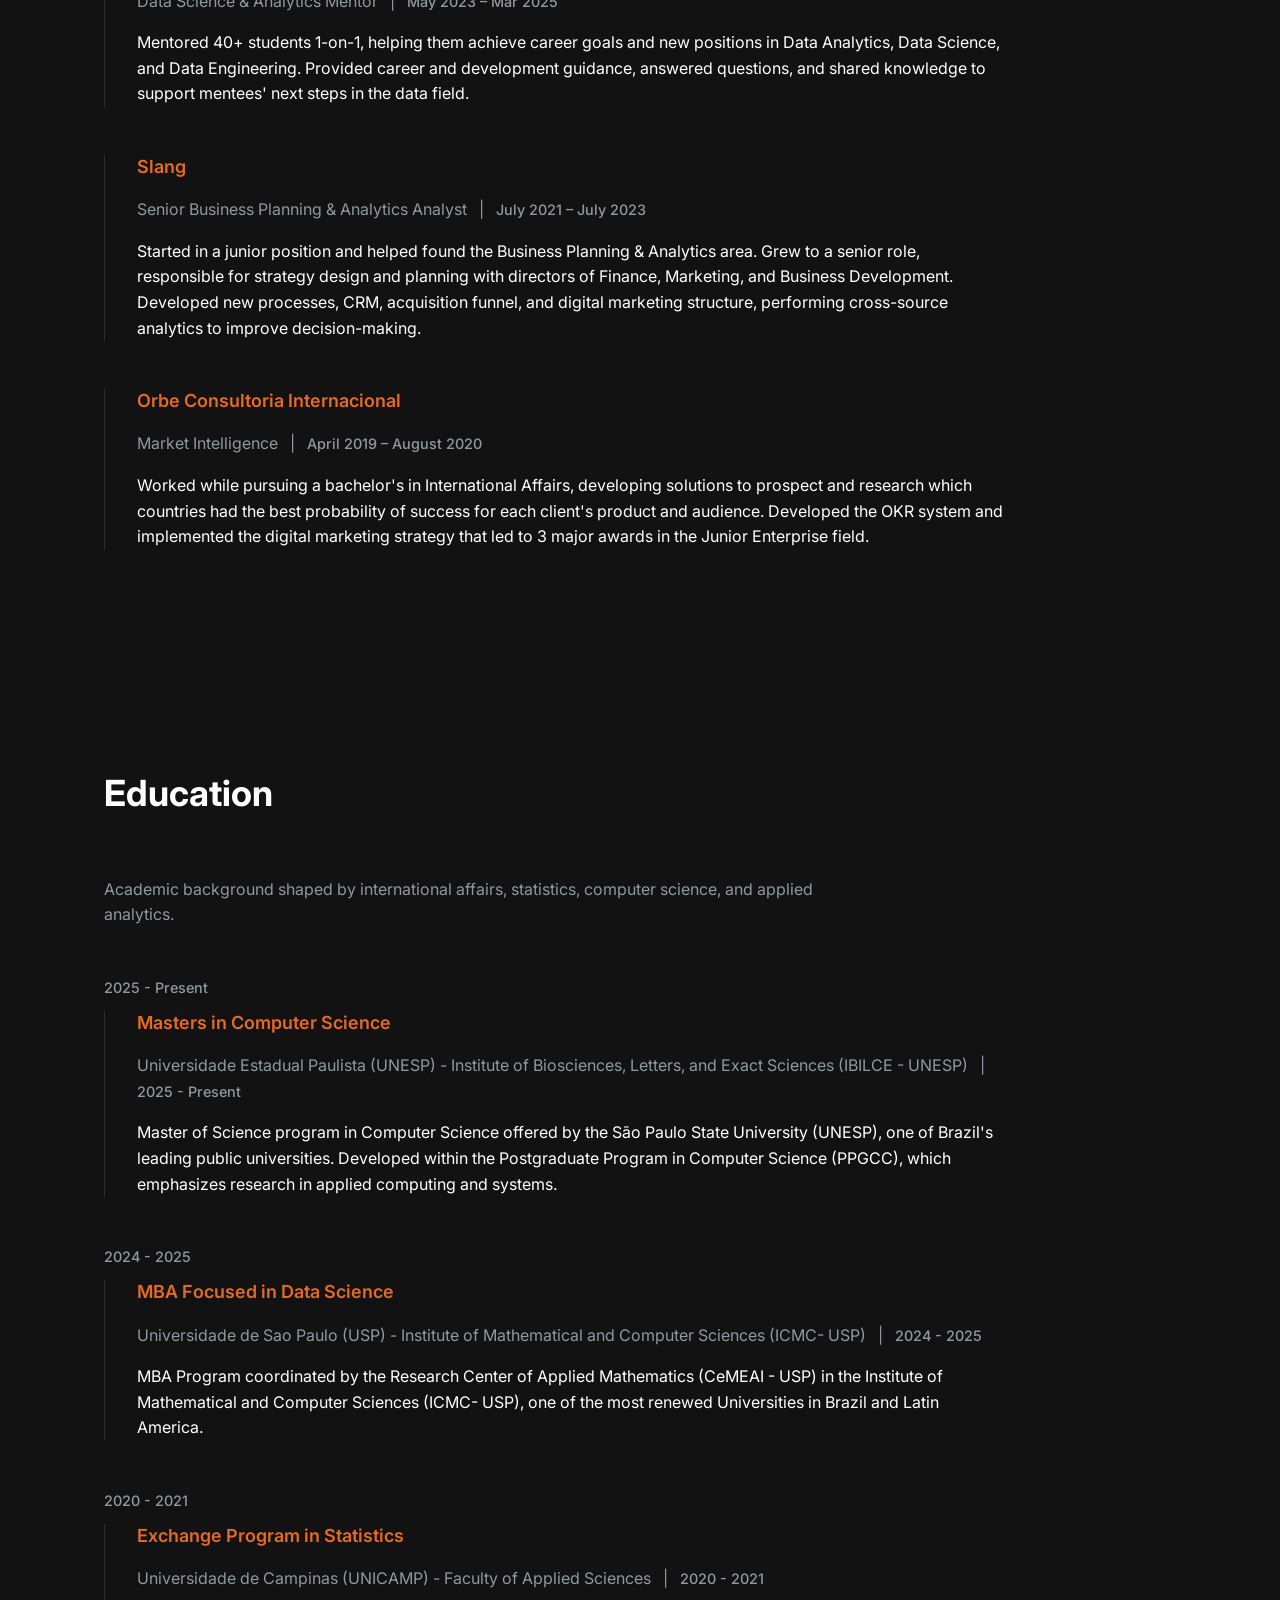
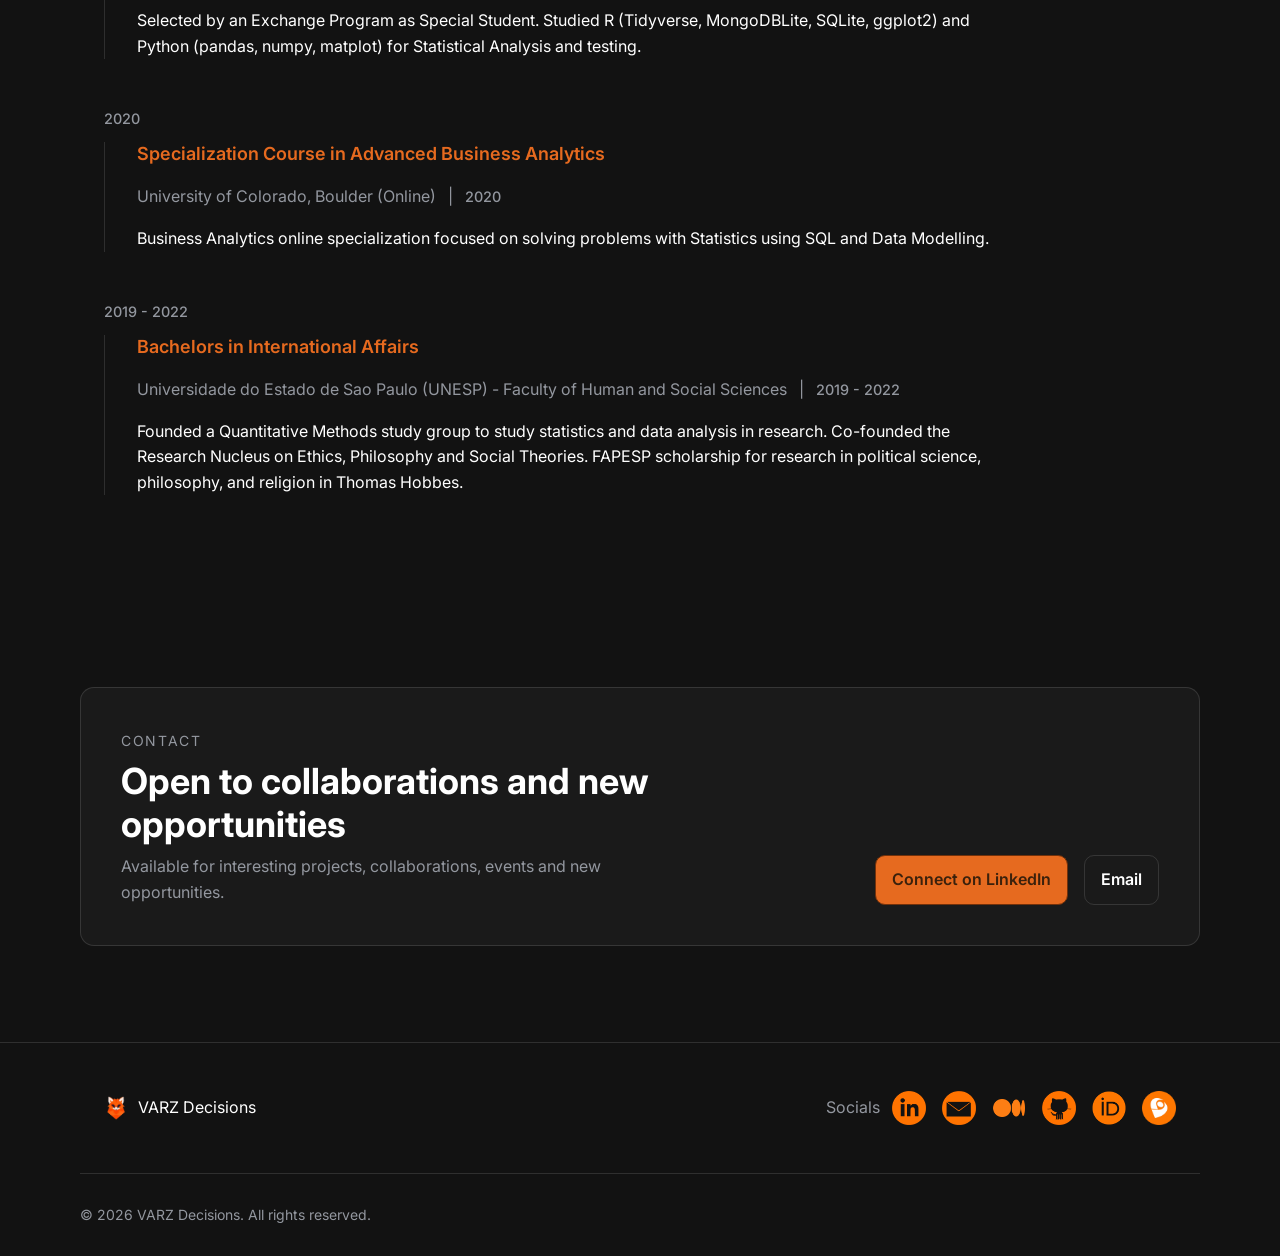
==== commit 2756c759: "Add WPPGCC 2026 conference paper" ====
--- a/index.html
+++ b/index.html
@@ -6,11 +6,44 @@
     <meta name="viewport" content="width=device-width, initial-scale=1" />
     <meta
       name="description"
-      content="Decision Intelligence & Market Research by Vinicius ARZ"
+      content="Decision intelligence, machine learning, and AI product work by Vinicius Antonio Ramos Zecca, creator of VARZ Decisions."
     />
     <meta property="og:title" content="VARZ Decisions" />
     <meta property="og:type" content="website" />
+    <meta property="og:description" content="Decision intelligence, machine learning, and AI product work by Vinicius Antonio Ramos Zecca, creator of VARZ Decisions." />
+    <meta property="og:url" content="https://varzdecisions.com/" />
     <meta name="theme-color" content="#121212" />
+    <link rel="canonical" href="https://varzdecisions.com/" />
+
+    <script type="application/ld+json">
+      {
+        "@context": "https://schema.org",
+        "@graph": [
+          {
+            "@type": "Person",
+            "@id": "https://varzdecisions.com/#person",
+            "name": "Vinicius Antonio Ramos Zecca",
+            "alternateName": ["Vinicius Ramos", "Vinicius ARZ"],
+            "url": "https://varzdecisions.com/",
+            "sameAs": [
+              "https://www.linkedin.com/in/viniciusarz/",
+              "https://viniciusarz.medium.com/",
+              "https://github.com/ViniciusARZ",
+              "https://orcid.org/0000-0001-8484-1269",
+              "http://lattes.cnpq.br/3185350427378710/"
+            ]
+          },
+          {
+            "@type": "WebSite",
+            "@id": "https://varzdecisions.com/#website",
+            "url": "https://varzdecisions.com/",
+            "name": "VARZ Decisions",
+            "alternateName": ["Varz", "Varz Decisions"],
+            "publisher": {"@id": "https://varzdecisions.com/#person"}
+          }
+        ]
+      }
+    </script>
 
     <title>VARZ Decisions</title>
 
@@ -446,6 +479,16 @@
                       (SBGames) · 2025
                     </div>
                   </li>
+                  <li>
+                    <span class="pub-title"
+                      >Structural Analysis of Hidden States for Input-Aware Token
+                      Pruning</span
+                    >
+                    <div class="pub-meta small muted">
+                      XV UNESP Computer Science Graduate Program Workshop
+                      (WPPGCC) · 2026
+                    </div>
+                  </li>
                 </ul>
               </section>
             </div>
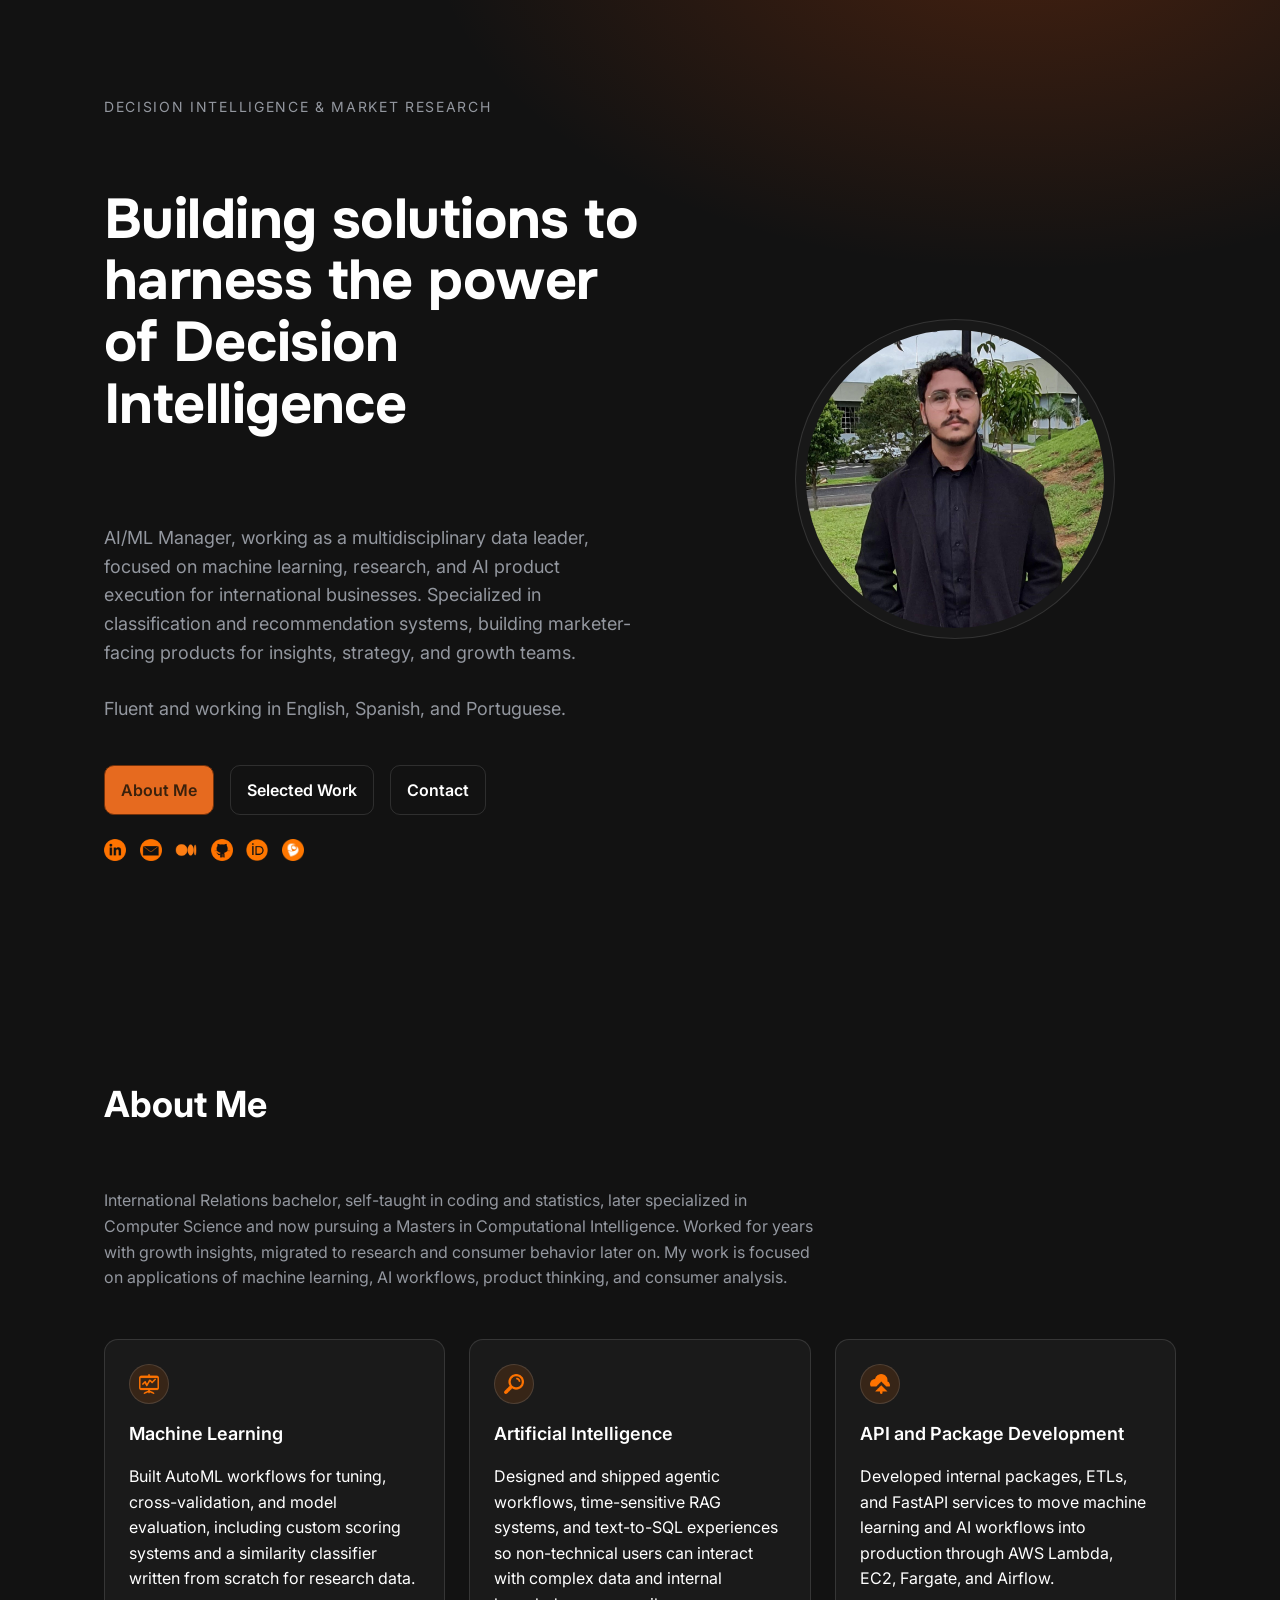
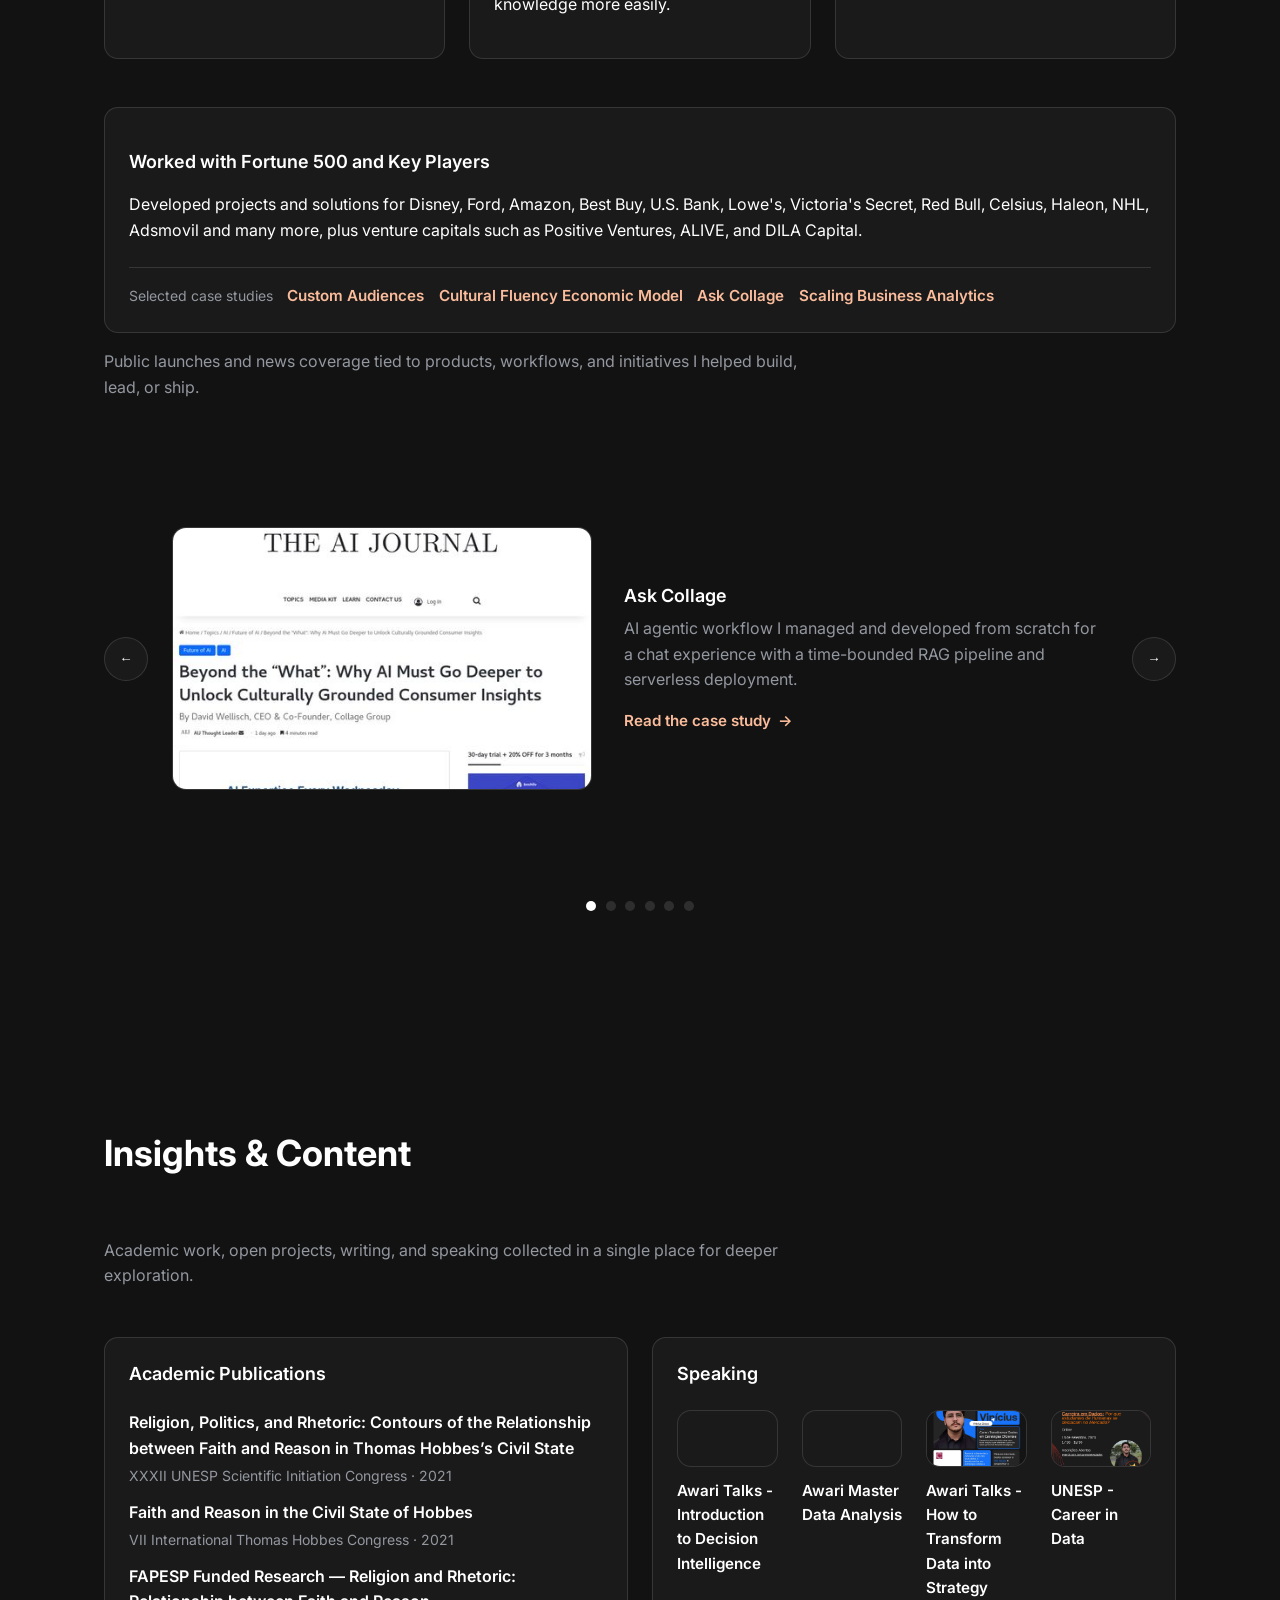
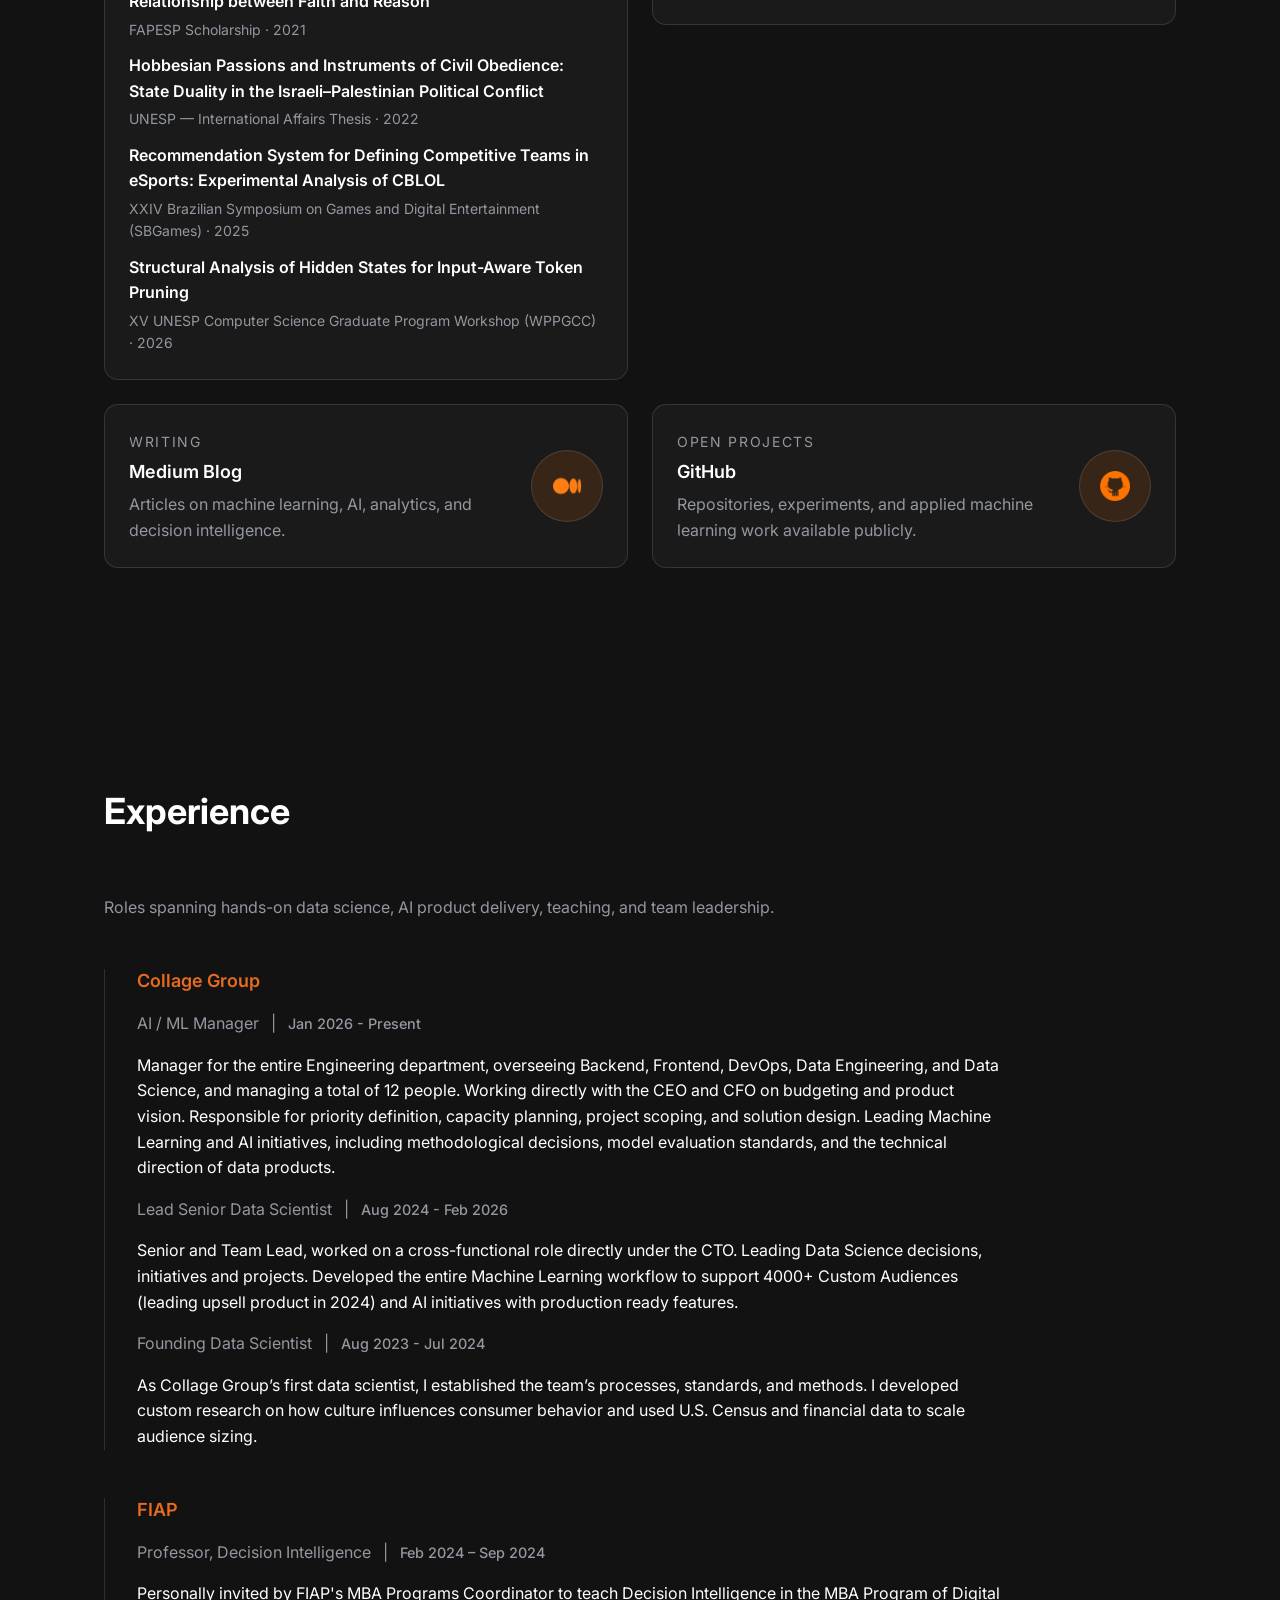
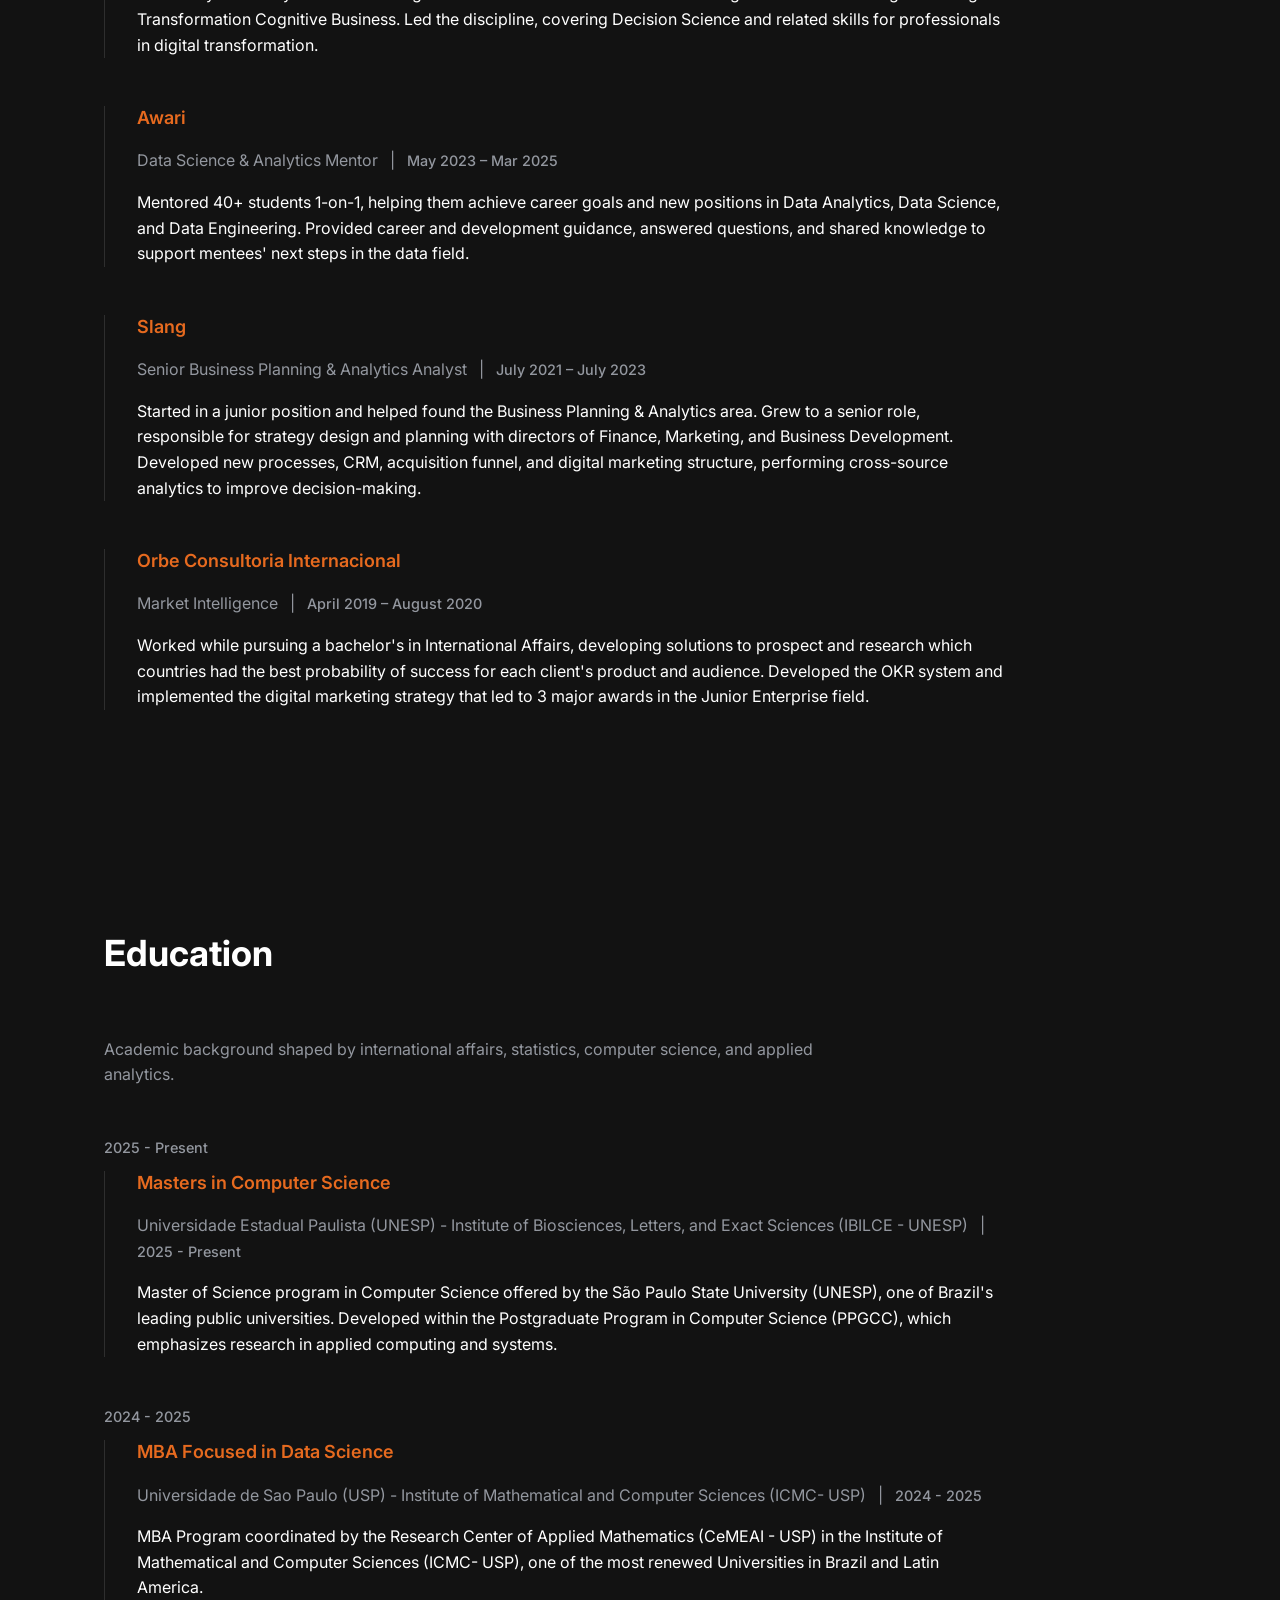
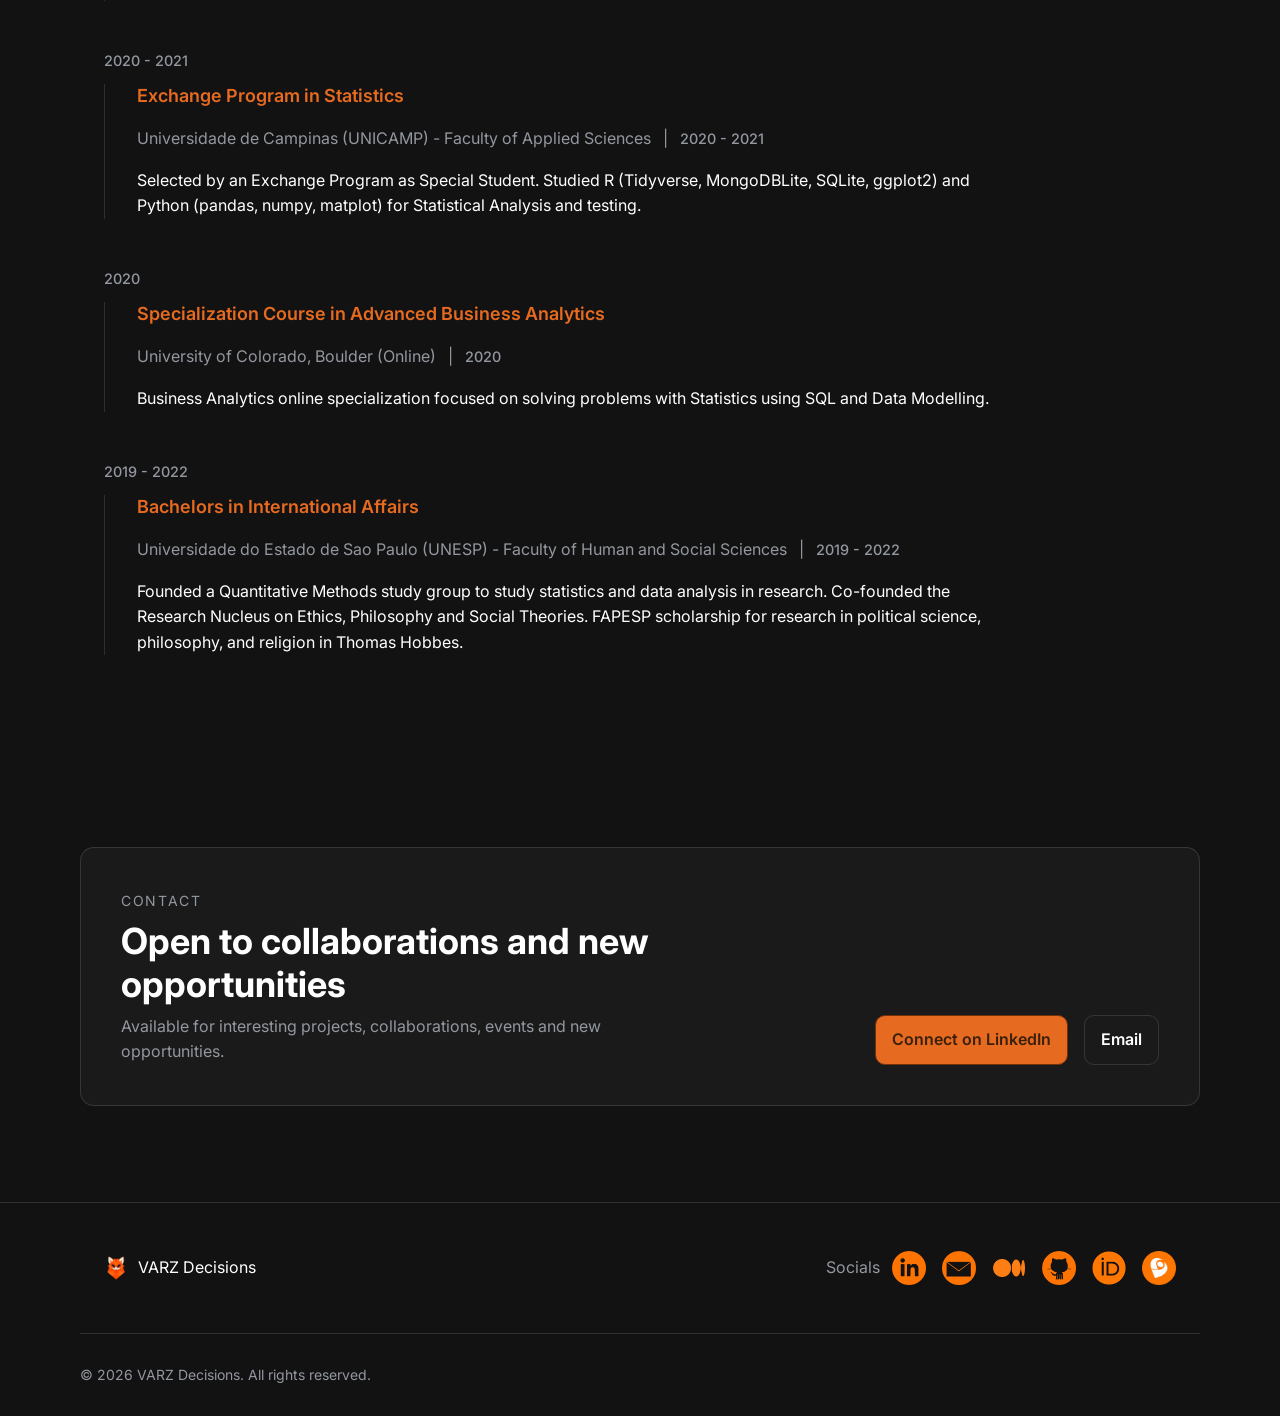
==== commit 815266c7: "Update Collage Group experience" ====
--- a/index.html
+++ b/index.html
@@ -643,18 +643,19 @@
                   <span class="timeline-date">Jan 2026 - Present</span>
                 </p>
                 <p>
-                  Technical Engineering Manager for the Data Science and
-                  Engineering team. Responsible for the methodological
-                  decisions, evaluation standards, coaching and guiding a team
-                  with one Data Analyst, two Data Scientists and one Data
-                  Engineer. Hands on work on more strategic projects, and
-                  helping product with requirements, scoping, and implementation
-                  strategy, along with capacity planning and product decisions.
+                  Manager for the entire Engineering department, overseeing
+                  Backend, Frontend, DevOps, Data Engineering, and Data Science,
+                  and managing a total of 12 people. Working directly with the
+                  CEO and CFO on budgeting and product vision. Responsible for
+                  priority definition, capacity planning, project scoping, and
+                  solution design. Leading Machine Learning and AI initiatives,
+                  including methodological decisions, model evaluation standards,
+                  and the technical direction of data products.
                 </p>
                 <p class="muted" style="margin-top: 1rem">
-                  Data Scientist
-                  <span aria-hidden="true" style="padding: 0 0.5em">&#124;</span>
-                  <span class="timeline-date">Aug 2023 - Dec 2025</span>
+                  Lead Senior Data Scientist
+                  <span aria-hidden="true" style="padding: 0 0.5em">&#124;</span>
+                  <span class="timeline-date">Aug 2024 - Feb 2026</span>
                 </p>
                 <p>
                   Senior and Team Lead, worked on a cross-functional role
@@ -663,6 +664,17 @@
                   Learning workflow to support 4000+ Custom Audiences (leading
                   upsell product in 2024) and AI initiatives with production
                   ready features.
+                </p>
+                <p class="muted" style="margin-top: 1rem">
+                  Founding Data Scientist
+                  <span aria-hidden="true" style="padding: 0 0.5em">&#124;</span>
+                  <span class="timeline-date">Aug 2023 - Jul 2024</span>
+                </p>
+                <p>
+                  As Collage Group’s first data scientist, I established the
+                  team’s processes, standards, and methods. I developed custom
+                  research on how culture influences consumer behavior and used
+                  U.S. Census and financial data to scale audience sizing.
                 </p>
               </div>
             </div>
@@ -718,7 +730,7 @@
               <div class="timeline-content">
                 <h3 class="h3">
                   <a
-                    href="https://www.slang.com/?utm_source=varzdecisions.com"
+                    href="https://www.slang.com/"
                     target="_blank"
                     rel="noopener noreferrer"
                     >Slang</a
